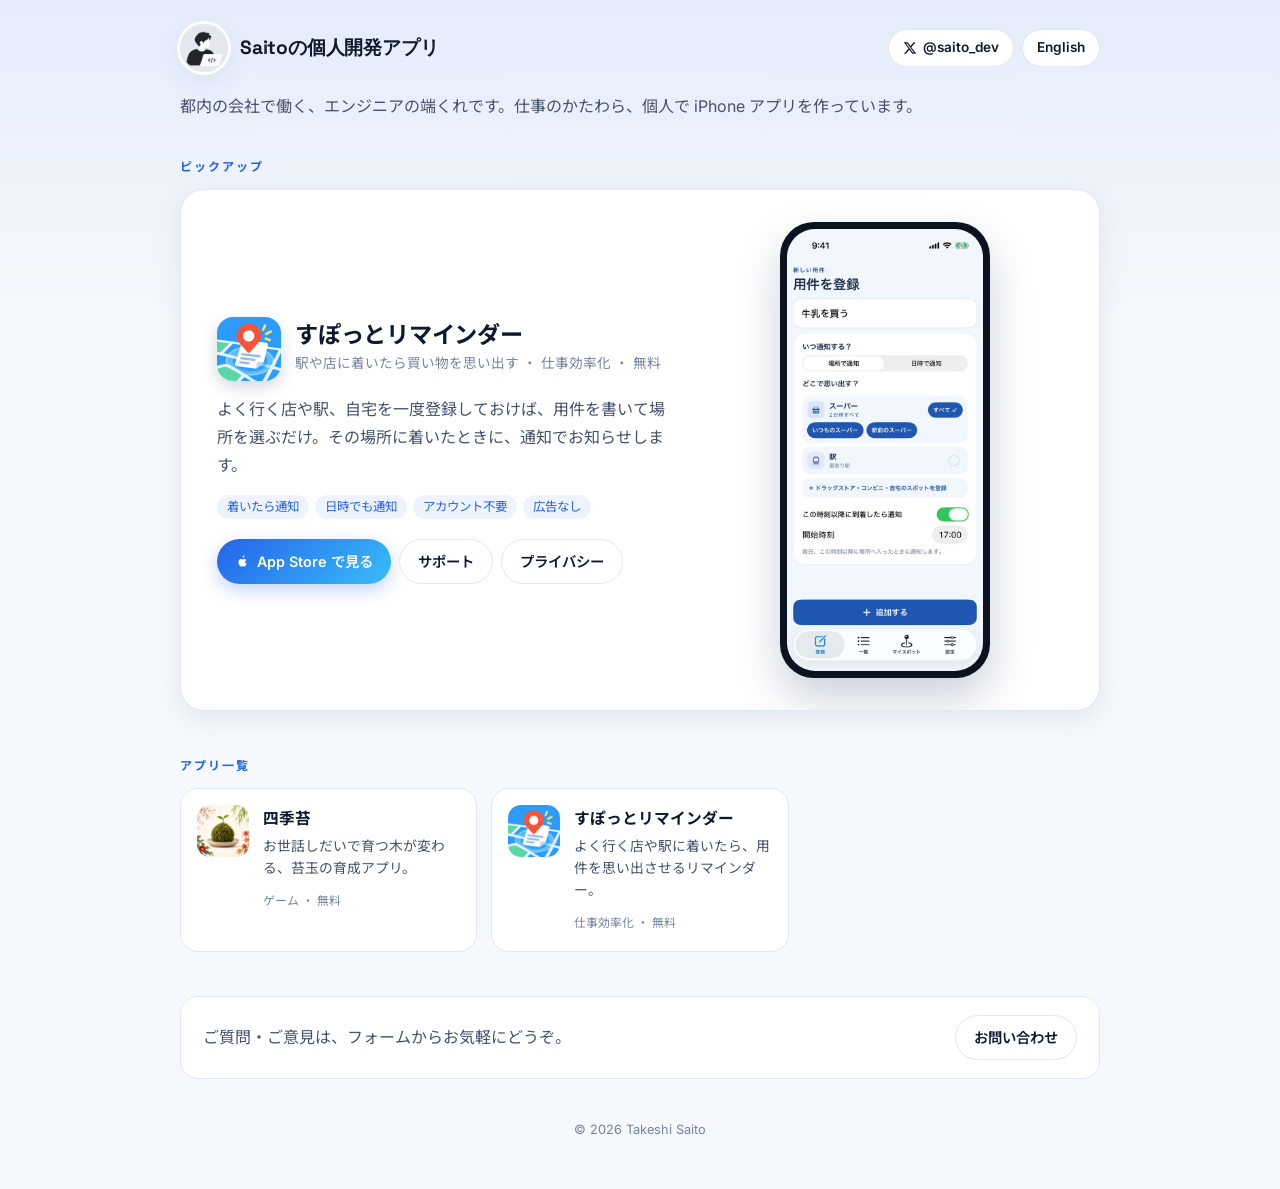
==== index.html @ 16587b16 "開発者のトップページ「Saitoの個人開発アプリ」を公開する Co-Authored-By: Claude Opus 5.5 <noreply@anthropic.com>" ====
<!doctype html>
<html lang="ja">
<head>
<meta charset="utf-8">
<meta name="viewport" content="width=device-width, initial-scale=1">
<title>Saitoの個人開発アプリ</title>
<meta name="description" content="Takeshi Saito が個人で開発している iPhone アプリの一覧です。">
<meta name="theme-color" content="#2563eb">
<link rel="icon" href="images/avatar.png">
<link rel="preconnect" href="https://fonts.googleapis.com">
<link rel="preconnect" href="https://fonts.gstatic.com" crossorigin>
<link href="https://fonts.googleapis.com/css2?family=Inter:wght@400;600&family=Space+Grotesk:wght@600;700&family=Noto+Sans+JP:wght@400;600;700&display=swap" rel="stylesheet">
<link rel="stylesheet" href="style.css">
</head>
<body>
<div class="wrap">
<header class="head">
  <a class="me" href="./"><img src="images/avatar.png" alt=""><span><strong>Saitoの個人開発アプリ</strong></span></a>
  <div class="head-links">
    <a class="pill" href="https://x.com/saito_dev" aria-label="X"><svg viewBox="0 0 24 24" aria-hidden="true"><path d="M18.244 2.25h3.308l-7.227 8.26 8.502 11.24H16.17l-5.214-6.817L4.99 21.75H1.68l7.73-8.835L1.254 2.25H8.08l4.713 6.231zm-1.161 17.52h1.833L7.084 4.126H5.117z"/></svg><span>@saito_dev</span></a>
    <a class="pill" href="en/">English</a>
  </div>
</header>
<p class="lead">都内の会社で働く、エンジニアの端くれです。仕事のかたわら、個人で iPhone アプリを作っています。</p>
<main>
  <p class="label">ピックアップ</p>
  <article class="feature" data-pickup>
    <div class="feature-body">
      <div class="app-head">
        <img src="images/shikigoke.png" alt="">
        <div><h2>四季苔</h2><p class="kind">季節を育てる苔玉 ・ ゲーム ・ 無料</p></div>
      </div>
      <p class="desc">春・夏・秋・冬の種から、水・肥料・ひなたのお世話で、3日間かけて苔玉の木を育てます。お世話しだいで、育つ木が変わります。</p>
      <ul class="tags"><li>1日1分</li><li>枯れない</li><li>四季の庭に集める</li><li>広告なし</li></ul>
      <div class="links"><a class="btn btn-blue" href="https://apps.apple.com/jp/app/id6820094844"><svg viewBox="0 0 24 24" aria-hidden="true"><path d="M16.37 12.6c.02 2.43 2.13 3.24 2.15 3.25-.02.06-.34 1.15-1.11 2.28-.67.98-1.36 1.95-2.45 1.97-1.07.02-1.41-.63-2.64-.63-1.22 0-1.6.61-2.62.65-1.05.04-1.85-1.06-2.52-2.04-1.37-1.99-2.42-5.62-1.01-8.07.7-1.22 1.95-1.99 3.31-2.01 1.03-.02 2.01.7 2.64.7.63 0 1.81-.86 3.05-.73.52.02 1.98.21 2.92 1.59-.08.05-1.74 1.02-1.72 3.04zM14.37 4.65c.56-.68.93-1.62.83-2.56-.8.03-1.77.53-2.35 1.21-.52.6-.97 1.56-.85 2.48.9.07 1.81-.46 2.37-1.13z"/></svg>App Store で見る</a><a class="btn btn-line" href="shikigoke/">サポート</a><a class="btn btn-line" href="shikigoke/privacy/">プライバシー</a></div>
    </div>
    <div class="phone"><img src="images/shikigoke_screen_ja.jpg" alt="四季苔" loading="lazy"></div>
  </article>
  <article class="feature" data-pickup hidden>
    <div class="feature-body">
      <div class="app-head">
        <img src="images/spot-reminder.png" alt="">
        <div><h2>すぽっとリマインダー</h2><p class="kind">駅や店に着いたら買い物を思い出す ・ 仕事効率化 ・ 無料</p></div>
      </div>
      <p class="desc">よく行く店や駅、自宅を一度登録しておけば、用件を書いて場所を選ぶだけ。その場所に着いたときに、通知でお知らせします。</p>
      <ul class="tags"><li>着いたら通知</li><li>日時でも通知</li><li>アカウント不要</li><li>広告なし</li></ul>
      <div class="links"><a class="btn btn-blue" href="https://apps.apple.com/jp/app/id6821204134"><svg viewBox="0 0 24 24" aria-hidden="true"><path d="M16.37 12.6c.02 2.43 2.13 3.24 2.15 3.25-.02.06-.34 1.15-1.11 2.28-.67.98-1.36 1.95-2.45 1.97-1.07.02-1.41-.63-2.64-.63-1.22 0-1.6.61-2.62.65-1.05.04-1.85-1.06-2.52-2.04-1.37-1.99-2.42-5.62-1.01-8.07.7-1.22 1.95-1.99 3.31-2.01 1.03-.02 2.01.7 2.64.7.63 0 1.81-.86 3.05-.73.52.02 1.98.21 2.92 1.59-.08.05-1.74 1.02-1.72 3.04zM14.37 4.65c.56-.68.93-1.62.83-2.56-.8.03-1.77.53-2.35 1.21-.52.6-.97 1.56-.85 2.48.9.07 1.81-.46 2.37-1.13z"/></svg>App Store で見る</a><a class="btn btn-line" href="spot-reminder/">サポート</a><a class="btn btn-line" href="spot-reminder/privacy/">プライバシー</a></div>
    </div>
    <div class="phone"><img src="images/spot-reminder_screen_ja.jpg" alt="すぽっとリマインダー" loading="lazy"></div>
  </article>
  <p class="label">アプリ一覧</p>
  <div class="grid">
    <a class="mini" href="https://apps.apple.com/jp/app/id6820094844"><img class="ic" src="images/shikigoke.png" alt="">
      <div><h3>四季苔<span class="new" data-until="2026-11-12">NEW</span></h3>
      <p>お世話しだいで育つ木が変わる、苔玉の育成アプリ。</p><span class="meta">ゲーム ・ 無料</span></div></a>
    <a class="mini" href="https://apps.apple.com/jp/app/id6821204134"><img class="ic" src="images/spot-reminder.png" alt="">
      <div><h3>すぽっとリマインダー<span class="new" data-until="2026-11-12">NEW</span></h3>
      <p>よく行く店や駅に着いたら、用件を思い出させるリマインダー。</p><span class="meta">仕事効率化 ・ 無料</span></div></a>
  </div>
  <div class="contact"><p>ご質問・ご意見は、フォームからお気軽にどうぞ。</p><a class="btn btn-line" href="https://docs.google.com/forms/d/e/1FAIpQLSfMMRAh4BeQ_ZcTgsZDuV5MzYL22TjPRAj4yL7NFHdgxtLDCQ/viewform">お問い合わせ</a></div>
</main>
<footer>© 2026 Takeshi Saito</footer>
</div>
<script>
(function () {
  var cards = document.querySelectorAll('[data-pickup]');
  if (cards.length >= 2) {
  var pick = Math.floor(Math.random() * cards.length);
  cards.forEach(function (c, i) { c.hidden = i !== pick; });
  }
})();
(function () {
  var today = new Date().toISOString().slice(0, 10);
  document.querySelectorAll('[data-until]').forEach(function (n) { if (today >= n.dataset.until) n.remove(); });
})();
</script>
</body>
</html>
---- style.css ----
:root { --bg: #f5f8fc; --card: #ffffff; --ink: #0f1a2e; --ink2: #44526b; --muted: #7584a0; --line: #e1e8f2;
  --blue: #2563eb; --sky: #38bdf8; --shadow: 0 8px 28px rgba(20, 45, 90, .08); }
@media (prefers-color-scheme: dark) {
  :root { --bg: #0a1120; --card: #111a2e; --ink: #e8eef9; --ink2: #b6c3da; --muted: #8796b2; --line: #1f2c47; --shadow: 0 8px 28px rgba(0,0,0,.35); } }
* { box-sizing: border-box; }
html { -webkit-text-size-adjust: 100%; }
body { margin: 0; min-height: 100vh; color: var(--ink); line-height: 1.75; -webkit-font-smoothing: antialiased;
  background: linear-gradient(180deg, rgba(37,99,235,.08), transparent 320px), var(--bg);
  font-family: "Inter", "Noto Sans JP", -apple-system, BlinkMacSystemFont, "Hiragino Sans", sans-serif; }
a { color: inherit; text-decoration: none; }
.wrap { max-width: 960px; margin: 0 auto; padding: 24px 20px 48px; }
.head { display: flex; align-items: center; justify-content: space-between; gap: 12px; flex-wrap: wrap; }
.me { display: flex; align-items: center; gap: 12px; }
.me img { width: 48px; height: 48px; border-radius: 50%; box-shadow: 0 0 0 3px var(--card), var(--shadow); }
.me strong { display: block; font-family: "Space Grotesk", "Inter", sans-serif; font-size: 1.2rem; letter-spacing: -.01em; line-height: 1.2; }
.me small { color: var(--muted); font-size: .82rem; }
.head-links { display: flex; gap: 8px; }
.pill { display: inline-flex; align-items: center; gap: 6px; font-size: .85rem; font-weight: 600; background: var(--card); border: 1px solid var(--line); border-radius: 999px; padding: 6px 14px; }
.pill svg { width: 14px; height: 14px; fill: currentColor; }
.lead { color: var(--ink2); margin: 20px 0 36px; }
.label { font-size: .75rem; letter-spacing: .16em; text-transform: uppercase; color: var(--blue); font-weight: 700; margin: 0 0 12px; }
.feature { display: grid; grid-template-columns: 1.3fr 1fr; gap: 28px; align-items: center; background: var(--card); border: 1px solid var(--line);
  border-radius: 24px; padding: 32px 36px; box-shadow: var(--shadow); overflow: hidden; }
.app-head { display: flex; align-items: center; gap: 14px; margin-bottom: 14px; }
.app-head img { width: 64px; height: 64px; border-radius: 16px; box-shadow: 0 6px 16px rgba(20,45,90,.18); }
.feature h2 { font-family: "Space Grotesk", "Inter", "Noto Sans JP", sans-serif; font-size: 1.45rem; margin: 0; line-height: 1.25; letter-spacing: -.01em; }
.kind { color: var(--muted); font-size: .85rem; margin: 2px 0 0; }
.desc { color: var(--ink2); margin: 0 0 16px; }
.tags { display: flex; flex-wrap: wrap; gap: 6px; list-style: none; margin: 0 0 20px; padding: 0; }
.tags li { font-size: .78rem; color: var(--blue); background: rgba(37,99,235,.08); border-radius: 999px; padding: 1px 10px; }
.links { display: flex; flex-wrap: wrap; gap: 8px; }
.btn { display: inline-flex; align-items: center; gap: 7px; font-weight: 600; font-size: .9rem; border-radius: 999px; padding: 9px 18px; transition: transform .15s ease; }
.btn:hover { transform: translateY(-1px); }
.btn svg { width: 15px; height: 15px; fill: currentColor; }
.btn-blue { background: linear-gradient(135deg, var(--blue), var(--sky)); color: #fff; box-shadow: 0 6px 18px rgba(37,99,235,.28); }
.btn-line { border: 1px solid var(--line); background: var(--card); }
.phone { justify-self: center; width: min(210px, 60vw); aspect-ratio: 600 / 1304; border-radius: 34px; padding: 7px; background: #0b1220;
  box-shadow: 0 20px 44px rgba(20,45,90,.22); }
.phone img { display: block; width: 100%; height: 100%; object-fit: cover; border-radius: 28px; }
.grid { display: grid; grid-template-columns: repeat(auto-fill, minmax(260px, 1fr)); gap: 14px; }
main > .label:not(:first-child) { margin-top: 44px; }
.mini { display: flex; gap: 14px; align-items: flex-start; background: var(--card); border: 1px solid var(--line); border-radius: 18px; padding: 16px;
  transition: transform .15s ease, box-shadow .15s ease; }
.mini:hover { transform: translateY(-2px); box-shadow: var(--shadow); }
.mini .ic { width: 52px; height: 52px; border-radius: 13px; flex: none; object-fit: cover; background: linear-gradient(135deg, #93c5fd, #38bdf8); }
.mini h3 { margin: 0; font-size: .98rem; }
.mini p { margin: 2px 0 6px; color: var(--ink2); font-size: .86rem; line-height: 1.6; }
.mini .meta { font-size: .74rem; color: var(--muted); }
.new { font-size: .66rem; color: #fff; background: linear-gradient(135deg, var(--blue), var(--sky)); border-radius: 999px; padding: 1px 7px; margin-left: 6px; vertical-align: 2px; }
.contact { margin-top: 44px; display: flex; flex-wrap: wrap; align-items: center; justify-content: space-between; gap: 12px;
  background: var(--card); border: 1px solid var(--line); border-radius: 18px; padding: 18px 22px; }
.contact p { margin: 0; color: var(--ink2); }
footer { margin-top: 40px; text-align: center; color: var(--muted); font-size: .8rem; }
@media (max-width: 720px) {
  .feature { grid-template-columns: 1fr; padding: 24px 20px; }
  .phone { width: min(160px, 45vw); }
}
.btn-soon { border: 1px dashed var(--line); color: var(--muted); }
.feature.no-shot { grid-template-columns: 1fr; }
[hidden] { display: none !important; }
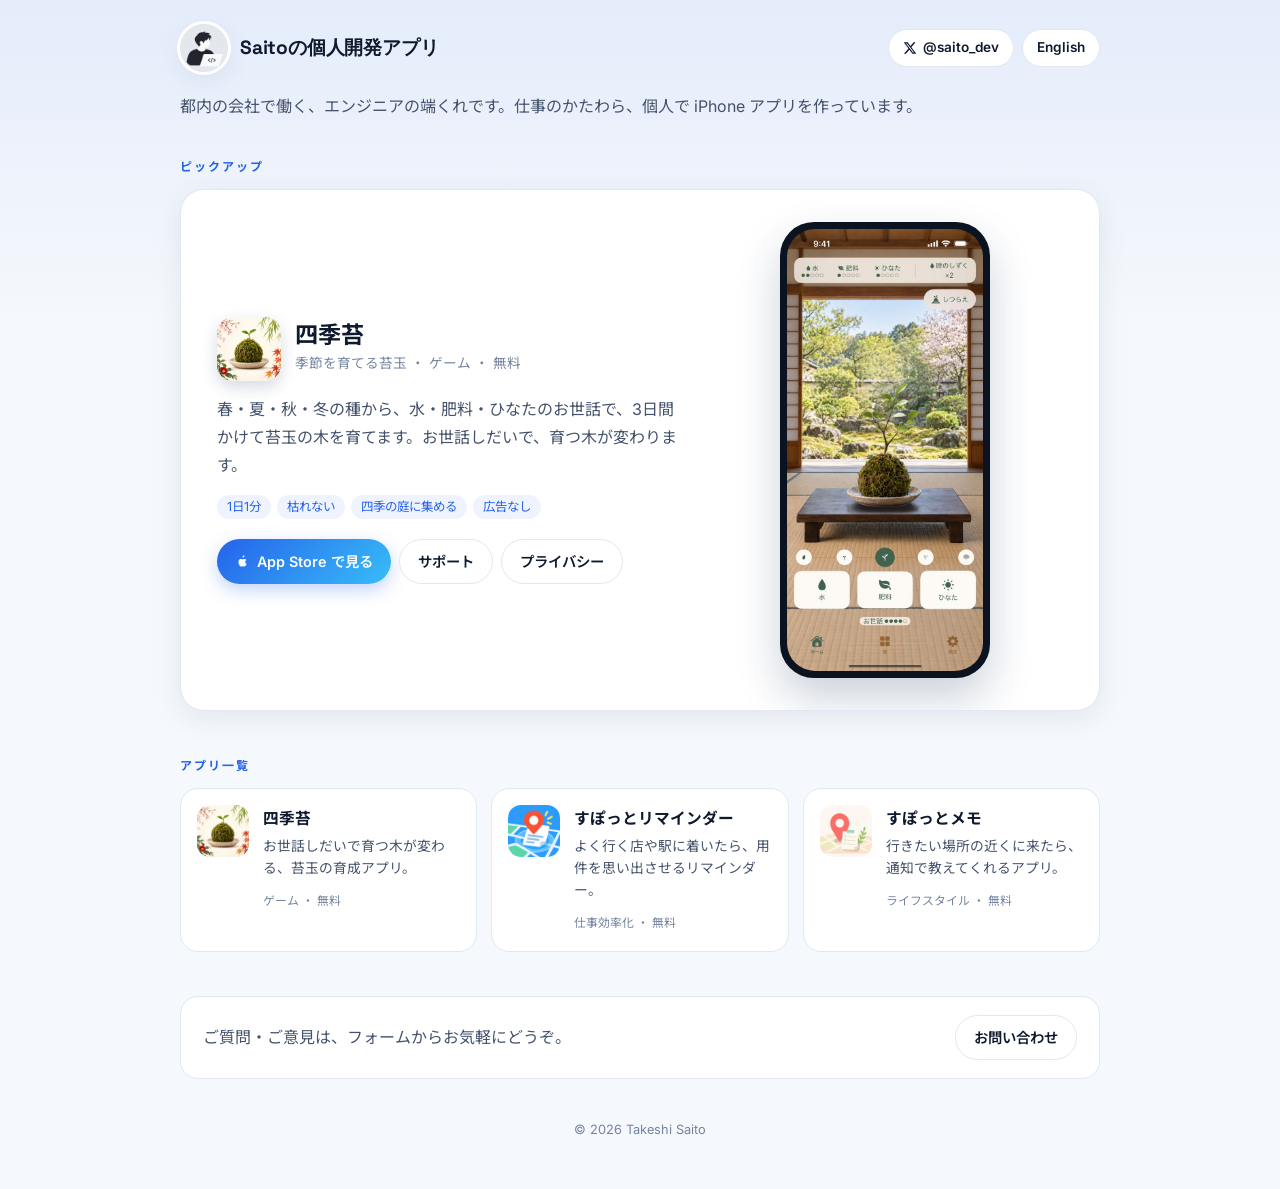
==== commit dd4bd291: "すぽっとメモの公開に合わせて、アプリ一覧に追加する Co-Authored-By: Claude Opus 5.5 <noreply@anthropic.com>" ====
--- a/index.html
+++ b/index.html
@@ -48,6 +48,18 @@
     </div>
     <div class="phone"><img src="images/spot-reminder_screen_ja.jpg" alt="すぽっとリマインダー" loading="lazy"></div>
   </article>
+  <article class="feature" data-pickup hidden>
+    <div class="feature-body">
+      <div class="app-head">
+        <img src="images/spot-memo.png" alt="">
+        <div><h2>すぽっとメモ</h2><p class="kind">行きたい場所の近くで通知 ・ ライフスタイル ・ 無料</p></div>
+      </div>
+      <p class="desc">いつか行きたいお店や場所を登録しておくと、近くに来たときに通知でお知らせします。「近くにいたのに忘れてた」をなくします。</p>
+      <ul class="tags"><li>近くに来たら通知</li><li>地図から登録</li><li>アカウント不要</li><li>広告なし</li></ul>
+      <div class="links"><a class="btn btn-blue" href="https://apps.apple.com/jp/app/id6823166585"><svg viewBox="0 0 24 24" aria-hidden="true"><path d="M16.37 12.6c.02 2.43 2.13 3.24 2.15 3.25-.02.06-.34 1.15-1.11 2.28-.67.98-1.36 1.95-2.45 1.97-1.07.02-1.41-.63-2.64-.63-1.22 0-1.6.61-2.62.65-1.05.04-1.85-1.06-2.52-2.04-1.37-1.99-2.42-5.62-1.01-8.07.7-1.22 1.95-1.99 3.31-2.01 1.03-.02 2.01.7 2.64.7.63 0 1.81-.86 3.05-.73.52.02 1.98.21 2.92 1.59-.08.05-1.74 1.02-1.72 3.04zM14.37 4.65c.56-.68.93-1.62.83-2.56-.8.03-1.77.53-2.35 1.21-.52.6-.97 1.56-.85 2.48.9.07 1.81-.46 2.37-1.13z"/></svg>App Store で見る</a><a class="btn btn-line" href="spot-memo/">サポート</a><a class="btn btn-line" href="spot-memo/privacy/">プライバシー</a></div>
+    </div>
+    <div class="phone"><img src="images/spot-memo_screen_ja.jpg" alt="すぽっとメモ" loading="lazy"></div>
+  </article>
   <p class="label">アプリ一覧</p>
   <div class="grid">
     <a class="mini" href="https://apps.apple.com/jp/app/id6820094844"><img class="ic" src="images/shikigoke.png" alt="">
@@ -56,6 +68,9 @@
     <a class="mini" href="https://apps.apple.com/jp/app/id6821204134"><img class="ic" src="images/spot-reminder.png" alt="">
       <div><h3>すぽっとリマインダー<span class="new" data-until="2026-11-12">NEW</span></h3>
       <p>よく行く店や駅に着いたら、用件を思い出させるリマインダー。</p><span class="meta">仕事効率化 ・ 無料</span></div></a>
+    <a class="mini" href="https://apps.apple.com/jp/app/id6823166585"><img class="ic" src="images/spot-memo.png" alt="">
+      <div><h3>すぽっとメモ<span class="new" data-until="2026-11-18">NEW</span></h3>
+      <p>行きたい場所の近くに来たら、通知で教えてくれるアプリ。</p><span class="meta">ライフスタイル ・ 無料</span></div></a>
   </div>
   <div class="contact"><p>ご質問・ご意見は、フォームからお気軽にどうぞ。</p><a class="btn btn-line" href="https://docs.google.com/forms/d/e/1FAIpQLSfMMRAh4BeQ_ZcTgsZDuV5MzYL22TjPRAj4yL7NFHdgxtLDCQ/viewform">お問い合わせ</a></div>
 </main>
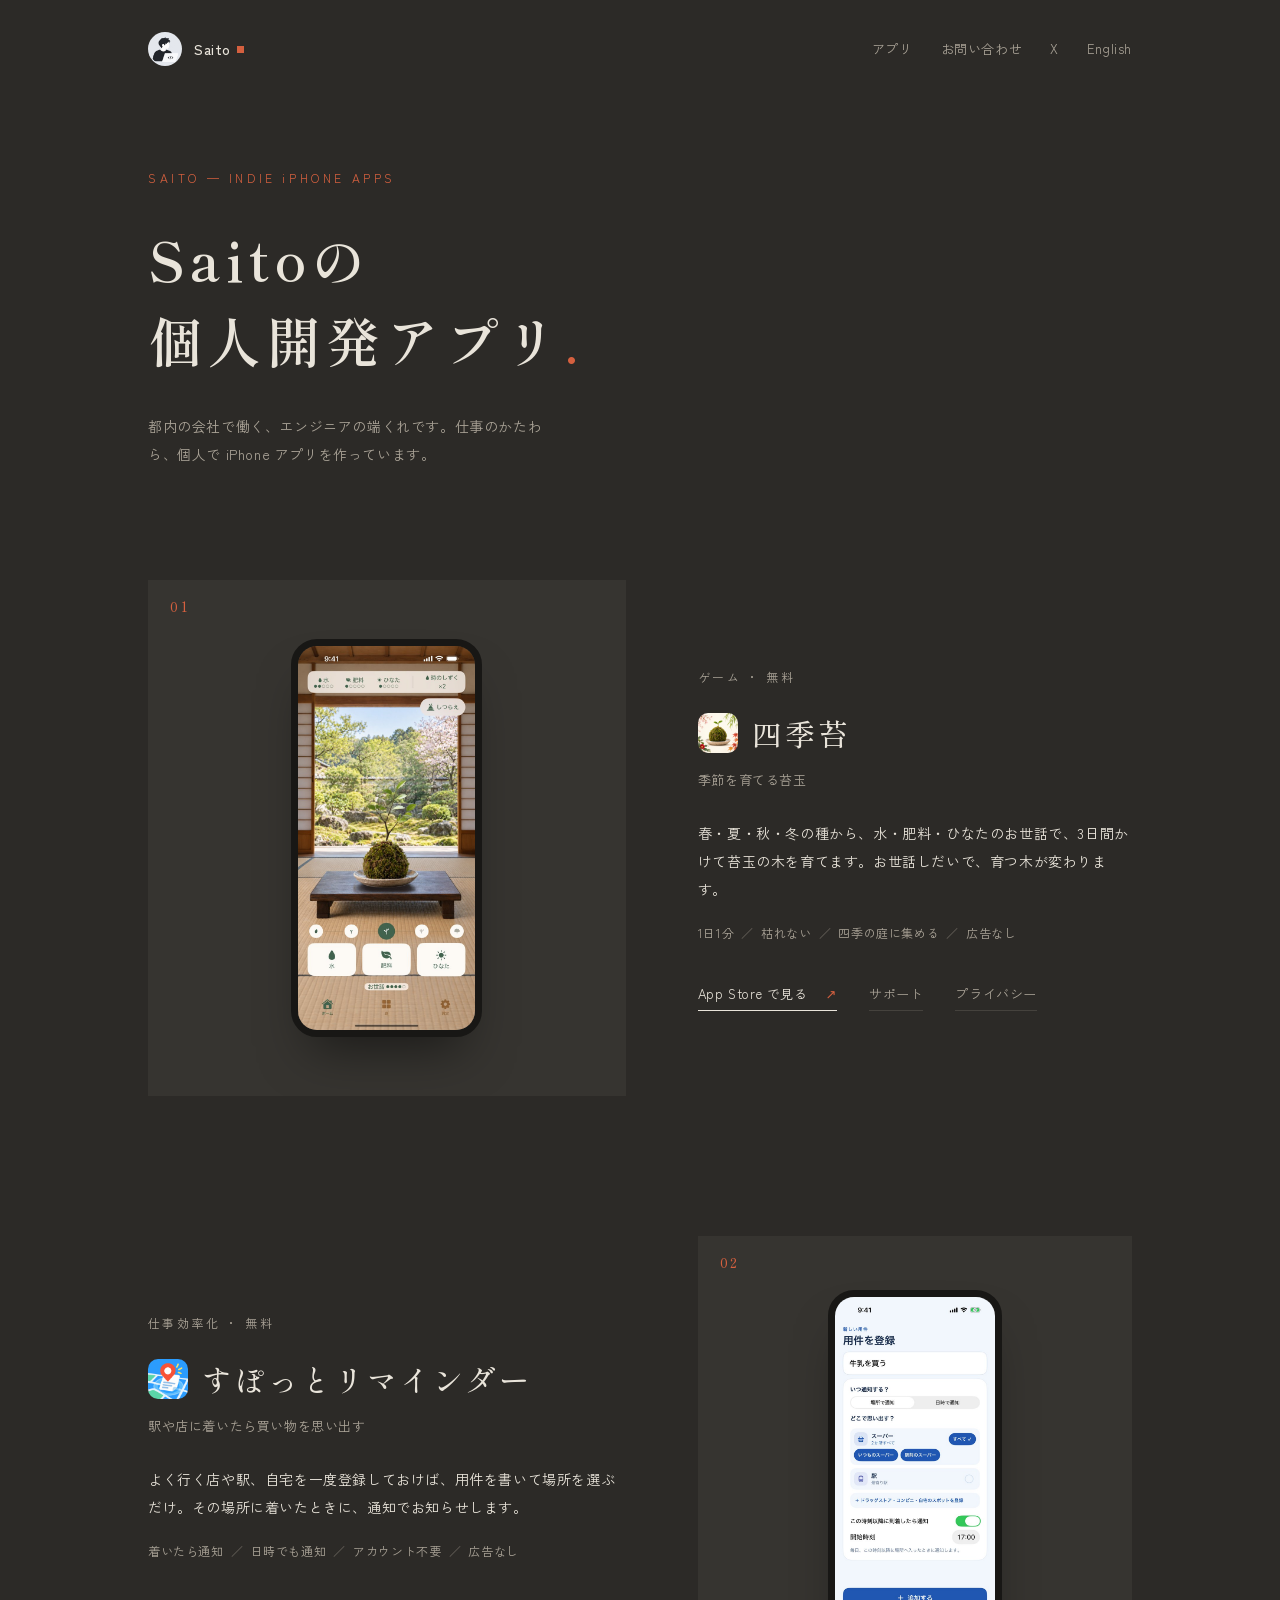
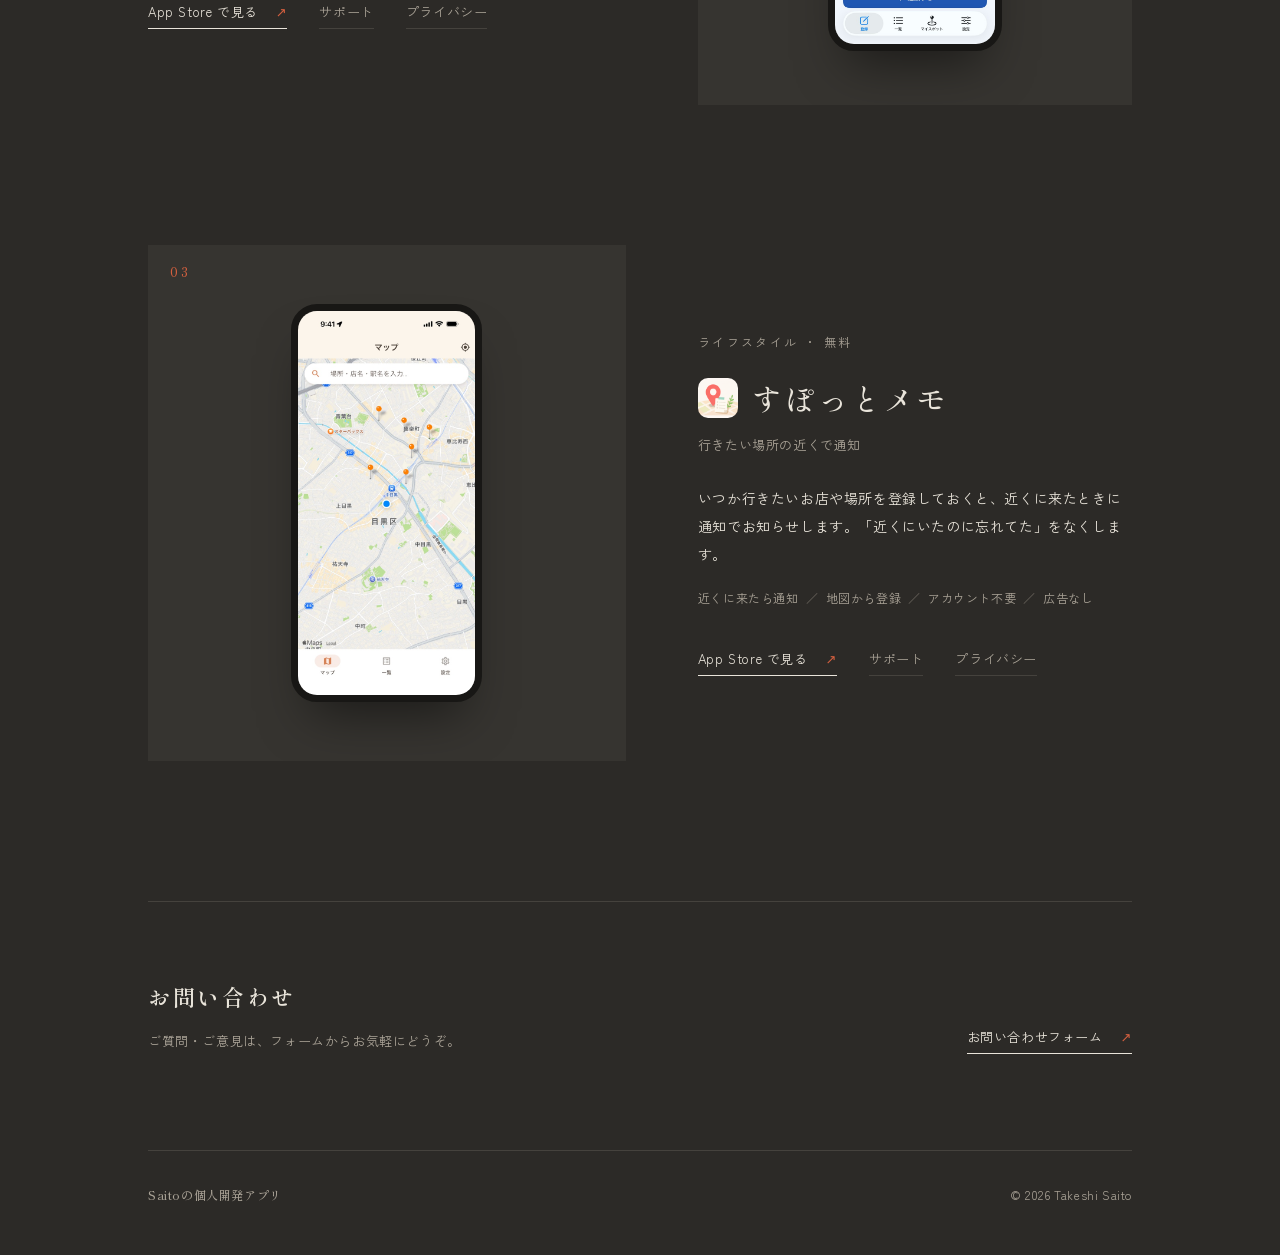
==== commit 0dfdc8d1: "トップページのデザインを変える：消炭色の地に朱の差し色、アプリを左右交互に並べる Co-Authored-By: Claude Opus 5.5 <noreply@anthropic.com>" ====
--- a/index.html
+++ b/index.html
@@ -5,88 +5,129 @@
 <meta name="viewport" content="width=device-width, initial-scale=1">
 <title>Saitoの個人開発アプリ</title>
 <meta name="description" content="Takeshi Saito が個人で開発している iPhone アプリの一覧です。">
-<meta name="theme-color" content="#2563eb">
+<meta name="theme-color" content="#2c2a27">
 <link rel="icon" href="images/avatar.png">
 <link rel="preconnect" href="https://fonts.googleapis.com">
 <link rel="preconnect" href="https://fonts.gstatic.com" crossorigin>
-<link href="https://fonts.googleapis.com/css2?family=Inter:wght@400;600&family=Space+Grotesk:wght@600;700&family=Noto+Sans+JP:wght@400;600;700&display=swap" rel="stylesheet">
+<link href="https://fonts.googleapis.com/css2?family=Shippori+Mincho:wght@500;600&family=Zen+Kaku+Gothic+New:wght@400;500&display=swap" rel="stylesheet">
 <link rel="stylesheet" href="style.css">
+<script>document.documentElement.classList.add('js')</script>
 </head>
 <body>
 <div class="wrap">
-<header class="head">
-  <a class="me" href="./"><img src="images/avatar.png" alt=""><span><strong>Saitoの個人開発アプリ</strong></span></a>
-  <div class="head-links">
-    <a class="pill" href="https://x.com/saito_dev" aria-label="X"><svg viewBox="0 0 24 24" aria-hidden="true"><path d="M18.244 2.25h3.308l-7.227 8.26 8.502 11.24H16.17l-5.214-6.817L4.99 21.75H1.68l7.73-8.835L1.254 2.25H8.08l4.713 6.231zm-1.161 17.52h1.833L7.084 4.126H5.117z"/></svg><span>@saito_dev</span></a>
-    <a class="pill" href="en/">English</a>
-  </div>
-</header>
-<p class="lead">都内の会社で働く、エンジニアの端くれです。仕事のかたわら、個人で iPhone アプリを作っています。</p>
-<main>
-  <p class="label">ピックアップ</p>
-  <article class="feature" data-pickup>
-    <div class="feature-body">
-      <div class="app-head">
-        <img src="images/shikigoke.png" alt="">
-        <div><h2>四季苔</h2><p class="kind">季節を育てる苔玉 ・ ゲーム ・ 無料</p></div>
+  <header>
+    <a class="me" href="./"><img src="images/avatar.png" alt=""><span>Saito</span></a>
+    <nav>
+      <a href="#apps">アプリ</a>
+      <a href="#contact" class="hide-sp">お問い合わせ</a>
+      <a href="https://x.com/saito_dev">X</a>
+      <a href="en/">English</a>
+    </nav>
+  </header>
+
+  <section class="hero">
+    <p class="eyebrow">SAITO — INDIE iPHONE APPS</p>
+    <h1 class="mincho">Saitoの<br>個人開発アプリ<em>.</em></h1>
+    <p>都内の会社で働く、エンジニアの端くれです。仕事のかたわら、個人で iPhone アプリを作っています。</p>
+  </section>
+
+  <main id="apps">
+    <article class="app reveal">
+      <div class="shot">
+        <span class="num mincho">01</span>
+        <img class="phone" src="images/shikigoke_screen_ja.jpg" alt="四季苔の画面" loading="lazy">
       </div>
-      <p class="desc">春・夏・秋・冬の種から、水・肥料・ひなたのお世話で、3日間かけて苔玉の木を育てます。お世話しだいで、育つ木が変わります。</p>
-      <ul class="tags"><li>1日1分</li><li>枯れない</li><li>四季の庭に集める</li><li>広告なし</li></ul>
-      <div class="links"><a class="btn btn-blue" href="https://apps.apple.com/jp/app/id6820094844"><svg viewBox="0 0 24 24" aria-hidden="true"><path d="M16.37 12.6c.02 2.43 2.13 3.24 2.15 3.25-.02.06-.34 1.15-1.11 2.28-.67.98-1.36 1.95-2.45 1.97-1.07.02-1.41-.63-2.64-.63-1.22 0-1.6.61-2.62.65-1.05.04-1.85-1.06-2.52-2.04-1.37-1.99-2.42-5.62-1.01-8.07.7-1.22 1.95-1.99 3.31-2.01 1.03-.02 2.01.7 2.64.7.63 0 1.81-.86 3.05-.73.52.02 1.98.21 2.92 1.59-.08.05-1.74 1.02-1.72 3.04zM14.37 4.65c.56-.68.93-1.62.83-2.56-.8.03-1.77.53-2.35 1.21-.52.6-.97 1.56-.85 2.48.9.07 1.81-.46 2.37-1.13z"/></svg>App Store で見る</a><a class="btn btn-line" href="shikigoke/">サポート</a><a class="btn btn-line" href="shikigoke/privacy/">プライバシー</a></div>
+      <div class="text">
+        <p class="kind">ゲーム ・ 無料<span class="new" data-until="2026-11-12">NEW</span></p>
+        <h2 class="mincho"><img src="images/shikigoke.png" alt="">四季苔</h2>
+        <p class="sub">季節を育てる苔玉</p>
+        <p class="desc">春・夏・秋・冬の種から、水・肥料・ひなたのお世話で、3日間かけて苔玉の木を育てます。お世話しだいで、育つ木が変わります。</p>
+        <p class="tags"><span>1日1分</span><span>枯れない</span><span>四季の庭に集める</span><span>広告なし</span></p>
+        <div class="links"><a href="https://apps.apple.com/jp/app/id6820094844">App Store で見る<span>↗</span></a><a class="sub" href="shikigoke/">サポート</a><a class="sub" href="shikigoke/privacy/">プライバシー</a></div>
+      </div>
+    </article>
+    <article class="app reveal">
+      <div class="shot">
+        <span class="num mincho">02</span>
+        <img class="phone" src="images/spot-reminder_screen_ja.jpg" alt="すぽっとリマインダーの画面" loading="lazy">
+      </div>
+      <div class="text">
+        <p class="kind">仕事効率化 ・ 無料<span class="new" data-until="2026-11-12">NEW</span></p>
+        <h2 class="mincho"><img src="images/spot-reminder.png" alt="">すぽっとリマインダー</h2>
+        <p class="sub">駅や店に着いたら買い物を思い出す</p>
+        <p class="desc">よく行く店や駅、自宅を一度登録しておけば、用件を書いて場所を選ぶだけ。その場所に着いたときに、通知でお知らせします。</p>
+        <p class="tags"><span>着いたら通知</span><span>日時でも通知</span><span>アカウント不要</span><span>広告なし</span></p>
+        <div class="links"><a href="https://apps.apple.com/jp/app/id6821204134">App Store で見る<span>↗</span></a><a class="sub" href="spot-reminder/">サポート</a><a class="sub" href="spot-reminder/privacy/">プライバシー</a></div>
+      </div>
+    </article>
+    <article class="app reveal">
+      <div class="shot">
+        <span class="num mincho">03</span>
+        <img class="phone" src="images/spot-memo_screen_ja.jpg" alt="すぽっとメモの画面" loading="lazy">
+      </div>
+      <div class="text">
+        <p class="kind">ライフスタイル ・ 無料<span class="new" data-until="2026-11-18">NEW</span></p>
+        <h2 class="mincho"><img src="images/spot-memo.png" alt="">すぽっとメモ</h2>
+        <p class="sub">行きたい場所の近くで通知</p>
+        <p class="desc">いつか行きたいお店や場所を登録しておくと、近くに来たときに通知でお知らせします。「近くにいたのに忘れてた」をなくします。</p>
+        <p class="tags"><span>近くに来たら通知</span><span>地図から登録</span><span>アカウント不要</span><span>広告なし</span></p>
+        <div class="links"><a href="https://apps.apple.com/jp/app/id6823166585">App Store で見る<span>↗</span></a><a class="sub" href="spot-memo/">サポート</a><a class="sub" href="spot-memo/privacy/">プライバシー</a></div>
+      </div>
+    </article>
+  </main>
+
+  <section class="contact reveal" id="contact">
+    <div>
+      <h2 class="mincho">お問い合わせ</h2>
+      <p>ご質問・ご意見は、フォームからお気軽にどうぞ。</p>
     </div>
-    <div class="phone"><img src="images/shikigoke_screen_ja.jpg" alt="四季苔" loading="lazy"></div>
-  </article>
-  <article class="feature" data-pickup hidden>
-    <div class="feature-body">
-      <div class="app-head">
-        <img src="images/spot-reminder.png" alt="">
-        <div><h2>すぽっとリマインダー</h2><p class="kind">駅や店に着いたら買い物を思い出す ・ 仕事効率化 ・ 無料</p></div>
-      </div>
-      <p class="desc">よく行く店や駅、自宅を一度登録しておけば、用件を書いて場所を選ぶだけ。その場所に着いたときに、通知でお知らせします。</p>
-      <ul class="tags"><li>着いたら通知</li><li>日時でも通知</li><li>アカウント不要</li><li>広告なし</li></ul>
-      <div class="links"><a class="btn btn-blue" href="https://apps.apple.com/jp/app/id6821204134"><svg viewBox="0 0 24 24" aria-hidden="true"><path d="M16.37 12.6c.02 2.43 2.13 3.24 2.15 3.25-.02.06-.34 1.15-1.11 2.28-.67.98-1.36 1.95-2.45 1.97-1.07.02-1.41-.63-2.64-.63-1.22 0-1.6.61-2.62.65-1.05.04-1.85-1.06-2.52-2.04-1.37-1.99-2.42-5.62-1.01-8.07.7-1.22 1.95-1.99 3.31-2.01 1.03-.02 2.01.7 2.64.7.63 0 1.81-.86 3.05-.73.52.02 1.98.21 2.92 1.59-.08.05-1.74 1.02-1.72 3.04zM14.37 4.65c.56-.68.93-1.62.83-2.56-.8.03-1.77.53-2.35 1.21-.52.6-.97 1.56-.85 2.48.9.07 1.81-.46 2.37-1.13z"/></svg>App Store で見る</a><a class="btn btn-line" href="spot-reminder/">サポート</a><a class="btn btn-line" href="spot-reminder/privacy/">プライバシー</a></div>
-    </div>
-    <div class="phone"><img src="images/spot-reminder_screen_ja.jpg" alt="すぽっとリマインダー" loading="lazy"></div>
-  </article>
-  <article class="feature" data-pickup hidden>
-    <div class="feature-body">
-      <div class="app-head">
-        <img src="images/spot-memo.png" alt="">
-        <div><h2>すぽっとメモ</h2><p class="kind">行きたい場所の近くで通知 ・ ライフスタイル ・ 無料</p></div>
-      </div>
-      <p class="desc">いつか行きたいお店や場所を登録しておくと、近くに来たときに通知でお知らせします。「近くにいたのに忘れてた」をなくします。</p>
-      <ul class="tags"><li>近くに来たら通知</li><li>地図から登録</li><li>アカウント不要</li><li>広告なし</li></ul>
-      <div class="links"><a class="btn btn-blue" href="https://apps.apple.com/jp/app/id6823166585"><svg viewBox="0 0 24 24" aria-hidden="true"><path d="M16.37 12.6c.02 2.43 2.13 3.24 2.15 3.25-.02.06-.34 1.15-1.11 2.28-.67.98-1.36 1.95-2.45 1.97-1.07.02-1.41-.63-2.64-.63-1.22 0-1.6.61-2.62.65-1.05.04-1.85-1.06-2.52-2.04-1.37-1.99-2.42-5.62-1.01-8.07.7-1.22 1.95-1.99 3.31-2.01 1.03-.02 2.01.7 2.64.7.63 0 1.81-.86 3.05-.73.52.02 1.98.21 2.92 1.59-.08.05-1.74 1.02-1.72 3.04zM14.37 4.65c.56-.68.93-1.62.83-2.56-.8.03-1.77.53-2.35 1.21-.52.6-.97 1.56-.85 2.48.9.07 1.81-.46 2.37-1.13z"/></svg>App Store で見る</a><a class="btn btn-line" href="spot-memo/">サポート</a><a class="btn btn-line" href="spot-memo/privacy/">プライバシー</a></div>
-    </div>
-    <div class="phone"><img src="images/spot-memo_screen_ja.jpg" alt="すぽっとメモ" loading="lazy"></div>
-  </article>
-  <p class="label">アプリ一覧</p>
-  <div class="grid">
-    <a class="mini" href="https://apps.apple.com/jp/app/id6820094844"><img class="ic" src="images/shikigoke.png" alt="">
-      <div><h3>四季苔<span class="new" data-until="2026-11-12">NEW</span></h3>
-      <p>お世話しだいで育つ木が変わる、苔玉の育成アプリ。</p><span class="meta">ゲーム ・ 無料</span></div></a>
-    <a class="mini" href="https://apps.apple.com/jp/app/id6821204134"><img class="ic" src="images/spot-reminder.png" alt="">
-      <div><h3>すぽっとリマインダー<span class="new" data-until="2026-11-12">NEW</span></h3>
-      <p>よく行く店や駅に着いたら、用件を思い出させるリマインダー。</p><span class="meta">仕事効率化 ・ 無料</span></div></a>
-    <a class="mini" href="https://apps.apple.com/jp/app/id6823166585"><img class="ic" src="images/spot-memo.png" alt="">
-      <div><h3>すぽっとメモ<span class="new" data-until="2026-11-18">NEW</span></h3>
-      <p>行きたい場所の近くに来たら、通知で教えてくれるアプリ。</p><span class="meta">ライフスタイル ・ 無料</span></div></a>
-  </div>
-  <div class="contact"><p>ご質問・ご意見は、フォームからお気軽にどうぞ。</p><a class="btn btn-line" href="https://docs.google.com/forms/d/e/1FAIpQLSfMMRAh4BeQ_ZcTgsZDuV5MzYL22TjPRAj4yL7NFHdgxtLDCQ/viewform">お問い合わせ</a></div>
-</main>
-<footer>© 2026 Takeshi Saito</footer>
+    <div class="links"><a href="https://docs.google.com/forms/d/e/1FAIpQLSfMMRAh4BeQ_ZcTgsZDuV5MzYL22TjPRAj4yL7NFHdgxtLDCQ/viewform">お問い合わせフォーム<span>↗</span></a></div>
+  </section>
+
+  <footer>
+    <span class="mincho">Saitoの個人開発アプリ</span>
+    <span>© 2026 Takeshi Saito</span>
+  </footer>
 </div>
 <script>
-(function () {
-  var cards = document.querySelectorAll('[data-pickup]');
-  if (cards.length >= 2) {
-  var pick = Math.floor(Math.random() * cards.length);
-  cards.forEach(function (c, i) { c.hidden = i !== pick; });
+(() => {
+  // NEW の印：期限を過ぎていたら消す
+  const today = new Date().toISOString().slice(0, 10);
+  document.querySelectorAll('[data-until]').forEach(n => { if (today >= n.dataset.until) n.remove(); });
+
+  // 見出しを一文字ずつに分け、墨がにじむように出す
+  const h1 = document.querySelector('.hero h1');
+  let i = 0;
+  [...h1.childNodes].forEach(n => {
+    if (n.nodeType !== 3) return;
+    const frag = document.createDocumentFragment();
+    [...n.textContent].forEach(c => {
+      const sp = document.createElement('span');
+      sp.className = 'ch'; sp.textContent = c; sp.style.setProperty('--i', i++);
+      frag.append(sp);
+    });
+    n.replaceWith(frag);
+  });
+  h1.style.setProperty('--n', i);
+
+  // 各段がスクロールでふわっと出る
+  const els = document.querySelectorAll('.reveal');
+  if ('IntersectionObserver' in window) {
+    const io = new IntersectionObserver(entries => entries.forEach(en => {
+      if (en.isIntersecting) { en.target.classList.add('in'); io.unobserve(en.target); }
+    }), { threshold: .12 });
+    els.forEach(el => io.observe(el));
+  } else {
+    els.forEach(el => el.classList.add('in'));
   }
-})();
-(function () {
-  var today = new Date().toISOString().slice(0, 10);
-  document.querySelectorAll('[data-until]').forEach(function (n) { if (today >= n.dataset.until) n.remove(); });
+
+  // 枠の上をカーソルの光がなでる
+  if (matchMedia('(prefers-reduced-motion: reduce)').matches) return;
+  document.querySelectorAll('.shot').forEach(el => el.addEventListener('pointermove', ev => {
+    const r = el.getBoundingClientRect();
+    el.style.setProperty('--mx', (ev.clientX - r.left) + 'px');
+    el.style.setProperty('--my', (ev.clientY - r.top) + 'px');
+  }));
 })();
 </script>
 </body>
--- a/style.css
+++ b/style.css
@@ -1,60 +1,115 @@
-:root { --bg: #f5f8fc; --card: #ffffff; --ink: #0f1a2e; --ink2: #44526b; --muted: #7584a0; --line: #e1e8f2;
-  --blue: #2563eb; --sky: #38bdf8; --shadow: 0 8px 28px rgba(20, 45, 90, .08); }
-@media (prefers-color-scheme: dark) {
-  :root { --bg: #0a1120; --card: #111a2e; --ink: #e8eef9; --ink2: #b6c3da; --muted: #8796b2; --line: #1f2c47; --shadow: 0 8px 28px rgba(0,0,0,.35); } }
-* { box-sizing: border-box; }
-html { -webkit-text-size-adjust: 100%; }
-body { margin: 0; min-height: 100vh; color: var(--ink); line-height: 1.75; -webkit-font-smoothing: antialiased;
-  background: linear-gradient(180deg, rgba(37,99,235,.08), transparent 320px), var(--bg);
-  font-family: "Inter", "Noto Sans JP", -apple-system, BlinkMacSystemFont, "Hiragino Sans", sans-serif; }
+/* 消炭色の地に、生成りの文字と朱の差し色 */
+:root {
+  --paper: #2c2a27;
+  --panel: #363430;
+  --ink: #e9e4da;
+  --muted: #aaa397;
+  --line: #45423d;
+  --frame: #181715;
+  --shu: #d5603f;
+  color-scheme: dark;
+}
+* { box-sizing: border-box; margin: 0; padding: 0; }
+html { scroll-behavior: smooth; }
+body {
+  background: var(--paper);
+  color: var(--ink);
+  font-family: "Zen Kaku Gothic New", system-ui, sans-serif;
+  font-size: 15px;
+  line-height: 2;
+  letter-spacing: .04em;
+  -webkit-font-smoothing: antialiased;
+  overflow-x: hidden;
+}
 a { color: inherit; text-decoration: none; }
-.wrap { max-width: 960px; margin: 0 auto; padding: 24px 20px 48px; }
-.head { display: flex; align-items: center; justify-content: space-between; gap: 12px; flex-wrap: wrap; }
-.me { display: flex; align-items: center; gap: 12px; }
-.me img { width: 48px; height: 48px; border-radius: 50%; box-shadow: 0 0 0 3px var(--card), var(--shadow); }
-.me strong { display: block; font-family: "Space Grotesk", "Inter", sans-serif; font-size: 1.2rem; letter-spacing: -.01em; line-height: 1.2; }
-.me small { color: var(--muted); font-size: .82rem; }
-.head-links { display: flex; gap: 8px; }
-.pill { display: inline-flex; align-items: center; gap: 6px; font-size: .85rem; font-weight: 600; background: var(--card); border: 1px solid var(--line); border-radius: 999px; padding: 6px 14px; }
-.pill svg { width: 14px; height: 14px; fill: currentColor; }
-.lead { color: var(--ink2); margin: 20px 0 36px; }
-.label { font-size: .75rem; letter-spacing: .16em; text-transform: uppercase; color: var(--blue); font-weight: 700; margin: 0 0 12px; }
-.feature { display: grid; grid-template-columns: 1.3fr 1fr; gap: 28px; align-items: center; background: var(--card); border: 1px solid var(--line);
-  border-radius: 24px; padding: 32px 36px; box-shadow: var(--shadow); overflow: hidden; }
-.app-head { display: flex; align-items: center; gap: 14px; margin-bottom: 14px; }
-.app-head img { width: 64px; height: 64px; border-radius: 16px; box-shadow: 0 6px 16px rgba(20,45,90,.18); }
-.feature h2 { font-family: "Space Grotesk", "Inter", "Noto Sans JP", sans-serif; font-size: 1.45rem; margin: 0; line-height: 1.25; letter-spacing: -.01em; }
-.kind { color: var(--muted); font-size: .85rem; margin: 2px 0 0; }
-.desc { color: var(--ink2); margin: 0 0 16px; }
-.tags { display: flex; flex-wrap: wrap; gap: 6px; list-style: none; margin: 0 0 20px; padding: 0; }
-.tags li { font-size: .78rem; color: var(--blue); background: rgba(37,99,235,.08); border-radius: 999px; padding: 1px 10px; }
-.links { display: flex; flex-wrap: wrap; gap: 8px; }
-.btn { display: inline-flex; align-items: center; gap: 7px; font-weight: 600; font-size: .9rem; border-radius: 999px; padding: 9px 18px; transition: transform .15s ease; }
-.btn:hover { transform: translateY(-1px); }
-.btn svg { width: 15px; height: 15px; fill: currentColor; }
-.btn-blue { background: linear-gradient(135deg, var(--blue), var(--sky)); color: #fff; box-shadow: 0 6px 18px rgba(37,99,235,.28); }
-.btn-line { border: 1px solid var(--line); background: var(--card); }
-.phone { justify-self: center; width: min(210px, 60vw); aspect-ratio: 600 / 1304; border-radius: 34px; padding: 7px; background: #0b1220;
-  box-shadow: 0 20px 44px rgba(20,45,90,.22); }
-.phone img { display: block; width: 100%; height: 100%; object-fit: cover; border-radius: 28px; }
-.grid { display: grid; grid-template-columns: repeat(auto-fill, minmax(260px, 1fr)); gap: 14px; }
-main > .label:not(:first-child) { margin-top: 44px; }
-.mini { display: flex; gap: 14px; align-items: flex-start; background: var(--card); border: 1px solid var(--line); border-radius: 18px; padding: 16px;
-  transition: transform .15s ease, box-shadow .15s ease; }
-.mini:hover { transform: translateY(-2px); box-shadow: var(--shadow); }
-.mini .ic { width: 52px; height: 52px; border-radius: 13px; flex: none; object-fit: cover; background: linear-gradient(135deg, #93c5fd, #38bdf8); }
-.mini h3 { margin: 0; font-size: .98rem; }
-.mini p { margin: 2px 0 6px; color: var(--ink2); font-size: .86rem; line-height: 1.6; }
-.mini .meta { font-size: .74rem; color: var(--muted); }
-.new { font-size: .66rem; color: #fff; background: linear-gradient(135deg, var(--blue), var(--sky)); border-radius: 999px; padding: 1px 7px; margin-left: 6px; vertical-align: 2px; }
-.contact { margin-top: 44px; display: flex; flex-wrap: wrap; align-items: center; justify-content: space-between; gap: 12px;
-  background: var(--card); border: 1px solid var(--line); border-radius: 18px; padding: 18px 22px; }
-.contact p { margin: 0; color: var(--ink2); }
-footer { margin-top: 40px; text-align: center; color: var(--muted); font-size: .8rem; }
-@media (max-width: 720px) {
-  .feature { grid-template-columns: 1fr; padding: 24px 20px; }
-  .phone { width: min(160px, 45vw); }
+.mincho { font-family: "Shippori Mincho", serif; font-weight: 500; }
+.wrap { max-width: 1040px; margin: 0 auto; padding: 0 28px; }
+
+header { display: flex; align-items: center; justify-content: space-between; padding: 32px 0; }
+.me { display: flex; align-items: center; gap: 12px; font-size: 14px; font-weight: 500; }
+.me img { width: 34px; height: 34px; border-radius: 50%; }
+.me span::after { content: ""; display: inline-block; width: 7px; height: 7px; background: var(--shu); margin-left: 6px; vertical-align: 2px; }
+nav { display: flex; gap: 28px; font-size: 13px; color: var(--muted); }
+nav a:hover { color: var(--ink); }
+
+.hero { padding: 36px 0 112px; }
+.hero .eyebrow { font-size: 12px; letter-spacing: .3em; color: var(--shu); margin-bottom: 28px; }
+.hero h1 { font-size: clamp(32px, 5.4vw, 54px); line-height: 1.5; letter-spacing: .1em; font-weight: 600; }
+.hero h1 em { font-style: normal; color: var(--shu); }
+.hero p { margin-top: 32px; color: var(--muted); font-size: 14px; max-width: 30em; }
+
+/* アプリ：画面の枠と説明を左右交互に並べる */
+.app { display: grid; grid-template-columns: 1.1fr 1fr; gap: 72px; align-items: center; padding-bottom: 140px; }
+.app:nth-of-type(even) .shot { order: 2; }
+.shot { aspect-ratio: 5 / 5.4; display: grid; place-items: center; position: relative; background: var(--panel); overflow: hidden; }
+.shot > * { position: relative; z-index: 1; }
+.shot .phone {
+  width: 40%; border-radius: 26px; border: 7px solid var(--frame);
+  box-shadow: 0 30px 50px -20px rgba(0, 0, 0, .5);
+  transition: transform .8s cubic-bezier(.2, .7, .2, 1);
 }
-.btn-soon { border: 1px dashed var(--line); color: var(--muted); }
-.feature.no-shot { grid-template-columns: 1fr; }
-[hidden] { display: none !important; }
+.shot .big-icon { width: 34%; border-radius: 22%; box-shadow: 0 24px 40px -18px rgba(0, 0, 0, .5); }
+.app:hover .shot .phone { transform: translateY(-6px); }
+.shot .num { position: absolute; left: 22px; top: 14px; font-size: 13px; color: var(--shu); letter-spacing: .2em; }
+.text .kind { font-size: 12px; color: var(--muted); letter-spacing: .2em; display: flex; align-items: center; gap: 12px; }
+.text .new { font-size: 10px; color: #fff; background: var(--shu); letter-spacing: .15em; padding: 0 7px; line-height: 1.8; }
+.text h2 { display: flex; align-items: center; gap: 14px; font-size: 30px; margin: 14px 0 4px; letter-spacing: .1em; }
+.text h2 img { width: 40px; height: 40px; border-radius: 10px; }
+.text .sub { font-size: 13px; color: var(--muted); }
+.text .desc { margin-top: 26px; font-size: 14px; }
+.text .tags { margin-top: 18px; font-size: 12px; color: var(--muted); }
+.text .tags span + span::before { content: "／"; margin: 0 .6em; opacity: .6; }
+
+/* リンク：下線だけ。カーソルを乗せると朱の下線が左から引かれる */
+.links { margin-top: 36px; display: flex; flex-wrap: wrap; gap: 10px 32px; font-size: 13px; }
+.links a, .links .soon { padding-bottom: 4px; display: inline-flex; gap: 18px; }
+.links a {
+  --lc: var(--ink);
+  background: linear-gradient(var(--shu), var(--shu)) left bottom / 0 1px no-repeat,
+              linear-gradient(var(--lc), var(--lc)) left bottom / 100% 1px no-repeat;
+  transition: background-size .45s cubic-bezier(.2, .7, .2, 1), color .3s;
+}
+.links a.sub { --lc: var(--line); color: var(--muted); }
+.links a span { color: var(--shu); }
+.links a:hover { color: var(--shu); background-size: 100% 1px, 100% 1px; }
+.links .soon { color: var(--muted); border-bottom: 1px dashed var(--line); }
+
+.contact { border-top: 1px solid var(--line); padding: 72px 0 96px; display: flex; justify-content: space-between; align-items: flex-end; gap: 24px; flex-wrap: wrap; }
+.contact h2 { font-weight: 600; font-size: 22px; letter-spacing: .12em; margin-bottom: 10px; }
+.contact p { font-size: 13px; color: var(--muted); }
+.contact .links { margin-top: 0; }
+
+footer { border-top: 1px solid var(--line); padding: 32px 0 48px; display: flex; justify-content: space-between; gap: 16px; flex-wrap: wrap; font-size: 12px; color: var(--muted); }
+
+/* ── アニメーション（JavaScriptが動くときだけ） ── */
+/* 各段がスクロールでふわっと出る */
+.js .reveal { opacity: 0; transform: translateY(24px); transition: opacity 1s ease, transform 1s cubic-bezier(.2, .7, .2, 1); }
+.js .reveal.in { opacity: 1; transform: none; }
+/* 見出し：墨がにじむように一文字ずつ */
+.hero h1 .ch { display: inline-block; white-space: pre; opacity: 0; filter: blur(10px); transform: translateY(6px);
+  animation: ink 1.1s cubic-bezier(.2, .7, .2, 1) forwards; animation-delay: calc(var(--i) * 70ms + 150ms); }
+@keyframes ink { to { opacity: 1; filter: blur(0); transform: none; } }
+/* 朱の点：はんこを押すように */
+.js .hero h1 em { display: inline-block; opacity: 0; transform: scale(2.4);
+  animation: stamp .45s cubic-bezier(.3, 1.6, .5, 1) forwards; animation-delay: calc(var(--n, 12) * 70ms + 650ms); }
+@keyframes stamp { to { opacity: 1; transform: scale(1); } }
+/* 枠の上をカーソルの光がなでる */
+.shot::after { content: ""; position: absolute; inset: 0; z-index: 0; pointer-events: none; opacity: 0; transition: opacity .4s;
+  background: radial-gradient(320px circle at var(--mx, 50%) var(--my, 50%), rgba(233, 228, 218, .07), transparent 70%); }
+.shot:hover::after { opacity: 1; }
+
+@media (prefers-reduced-motion: reduce) {
+  .js .reveal, .hero h1 .ch, .js .hero h1 em { opacity: 1; transform: none; filter: none; transition: none; animation: none; }
+  .shot .phone { transition: none; }
+}
+
+@media (max-width: 760px) {
+  .wrap { padding: 0 20px; }
+  nav { gap: 18px; }
+  nav .hide-sp { display: none; }
+  .hero { padding: 20px 0 72px; }
+  .app { grid-template-columns: 1fr; gap: 32px; padding-bottom: 96px; }
+  .app:nth-of-type(even) .shot { order: 0; }
+  .shot .phone { width: 48%; }
+  .text h2 { font-size: 26px; }
+}
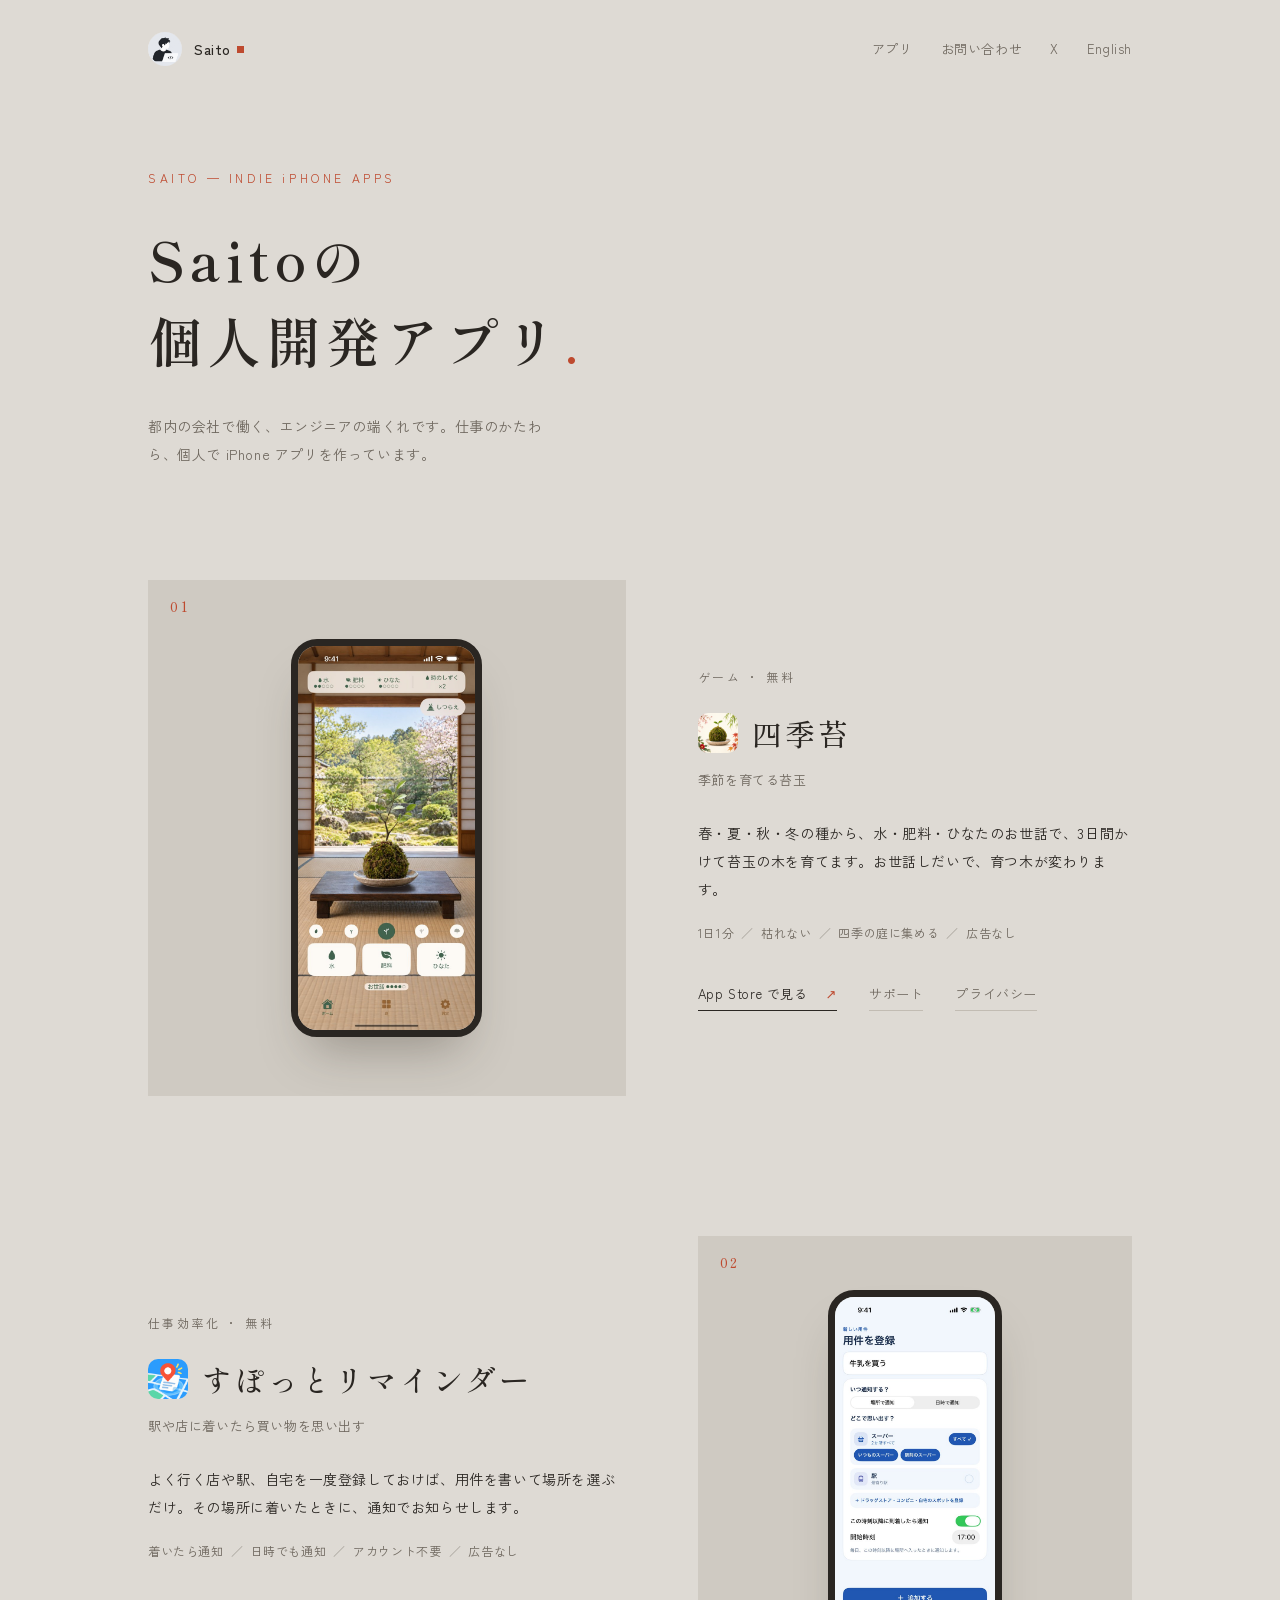
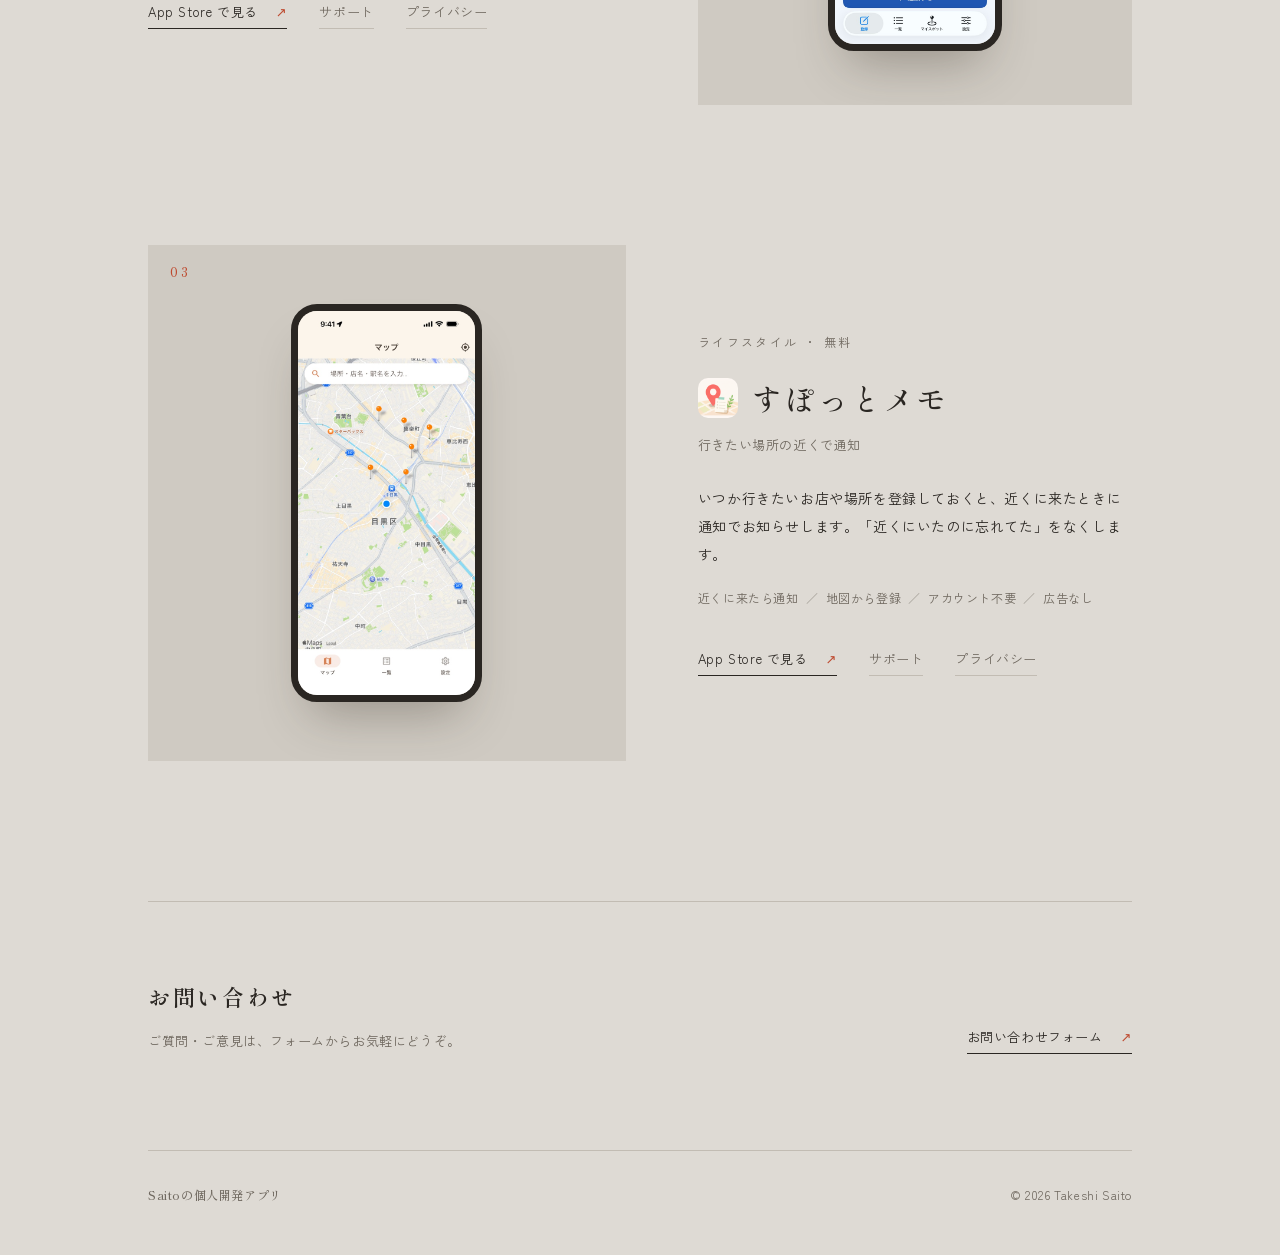
==== commit 4582bd98: "トップページの地の色を消炭色からグレージュに変える Co-Authored-By: Claude Opus 5.5 <noreply@anthropic.com>" ====
--- a/index.html
+++ b/index.html
@@ -5,7 +5,7 @@
 <meta name="viewport" content="width=device-width, initial-scale=1">
 <title>Saitoの個人開発アプリ</title>
 <meta name="description" content="Takeshi Saito が個人で開発している iPhone アプリの一覧です。">
-<meta name="theme-color" content="#2c2a27">
+<meta name="theme-color" content="#dedad4">
 <link rel="icon" href="images/avatar.png">
 <link rel="preconnect" href="https://fonts.googleapis.com">
 <link rel="preconnect" href="https://fonts.gstatic.com" crossorigin>
--- a/style.css
+++ b/style.css
@@ -1,13 +1,14 @@
-/* 消炭色の地に、生成りの文字と朱の差し色 */
+/* グレージュの地に、墨の文字と朱の差し色 */
 :root {
-  --paper: #2c2a27;
-  --panel: #363430;
-  --ink: #e9e4da;
-  --muted: #aaa397;
-  --line: #45423d;
-  --frame: #181715;
-  --shu: #d5603f;
-  color-scheme: dark;
+  --paper: #dedad4;
+  --panel: #cfcac2;
+  --ink: #2a2622;
+  --muted: #6e675e;
+  --line: #c2bcb3;
+  --frame: #2a2622;
+  --shu: #be4a2f;
+  --shadow: rgba(50, 40, 30, .35);
+  color-scheme: light;
 }
 * { box-sizing: border-box; margin: 0; padding: 0; }
 html { scroll-behavior: smooth; }
@@ -45,10 +46,10 @@
 .shot > * { position: relative; z-index: 1; }
 .shot .phone {
   width: 40%; border-radius: 26px; border: 7px solid var(--frame);
-  box-shadow: 0 30px 50px -20px rgba(0, 0, 0, .5);
+  box-shadow: 0 30px 50px -20px var(--shadow);
   transition: transform .8s cubic-bezier(.2, .7, .2, 1);
 }
-.shot .big-icon { width: 34%; border-radius: 22%; box-shadow: 0 24px 40px -18px rgba(0, 0, 0, .5); }
+.shot .big-icon { width: 34%; border-radius: 22%; box-shadow: 0 24px 40px -18px var(--shadow); }
 .app:hover .shot .phone { transform: translateY(-6px); }
 .shot .num { position: absolute; left: 22px; top: 14px; font-size: 13px; color: var(--shu); letter-spacing: .2em; }
 .text .kind { font-size: 12px; color: var(--muted); letter-spacing: .2em; display: flex; align-items: center; gap: 12px; }
@@ -95,7 +96,7 @@
 @keyframes stamp { to { opacity: 1; transform: scale(1); } }
 /* 枠の上をカーソルの光がなでる */
 .shot::after { content: ""; position: absolute; inset: 0; z-index: 0; pointer-events: none; opacity: 0; transition: opacity .4s;
-  background: radial-gradient(320px circle at var(--mx, 50%) var(--my, 50%), rgba(233, 228, 218, .07), transparent 70%); }
+  background: radial-gradient(320px circle at var(--mx, 50%) var(--my, 50%), rgba(255, 255, 255, .28), transparent 70%); }
 .shot:hover::after { opacity: 1; }
 
 @media (prefers-reduced-motion: reduce) {
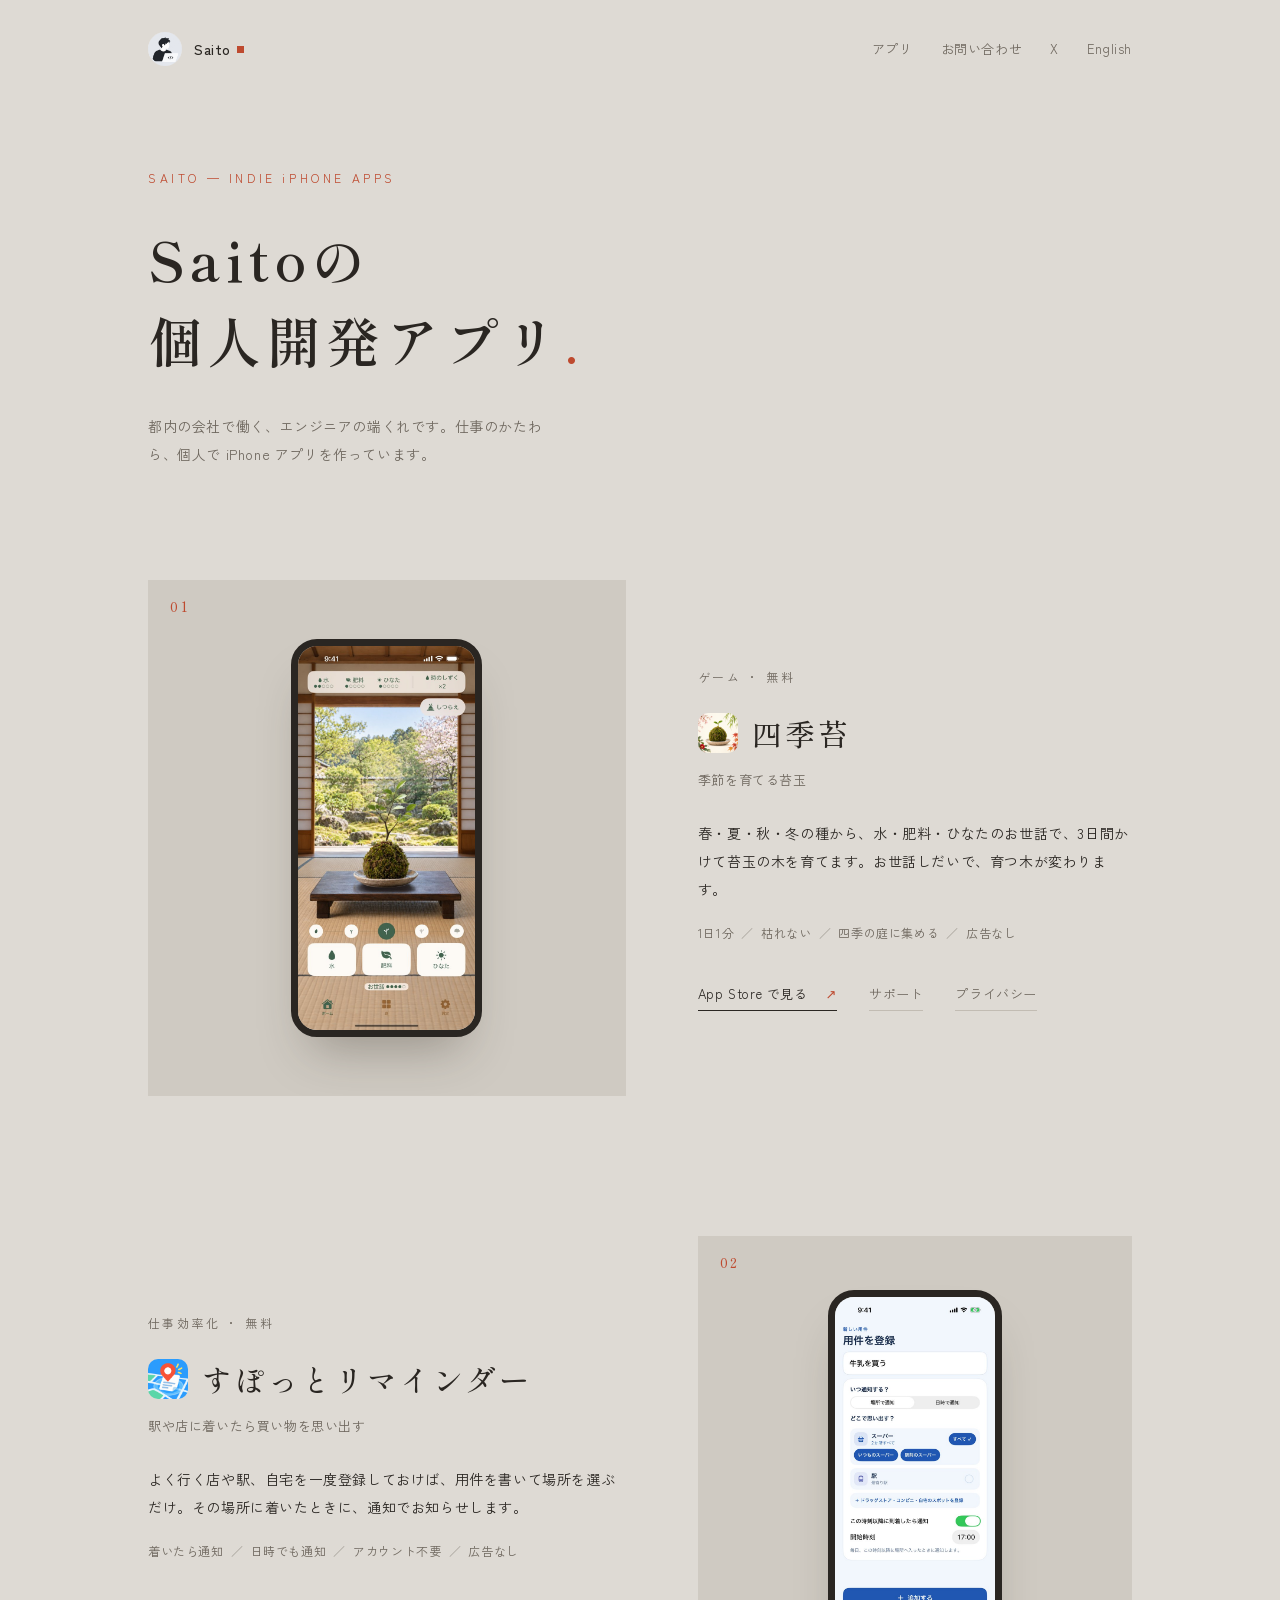
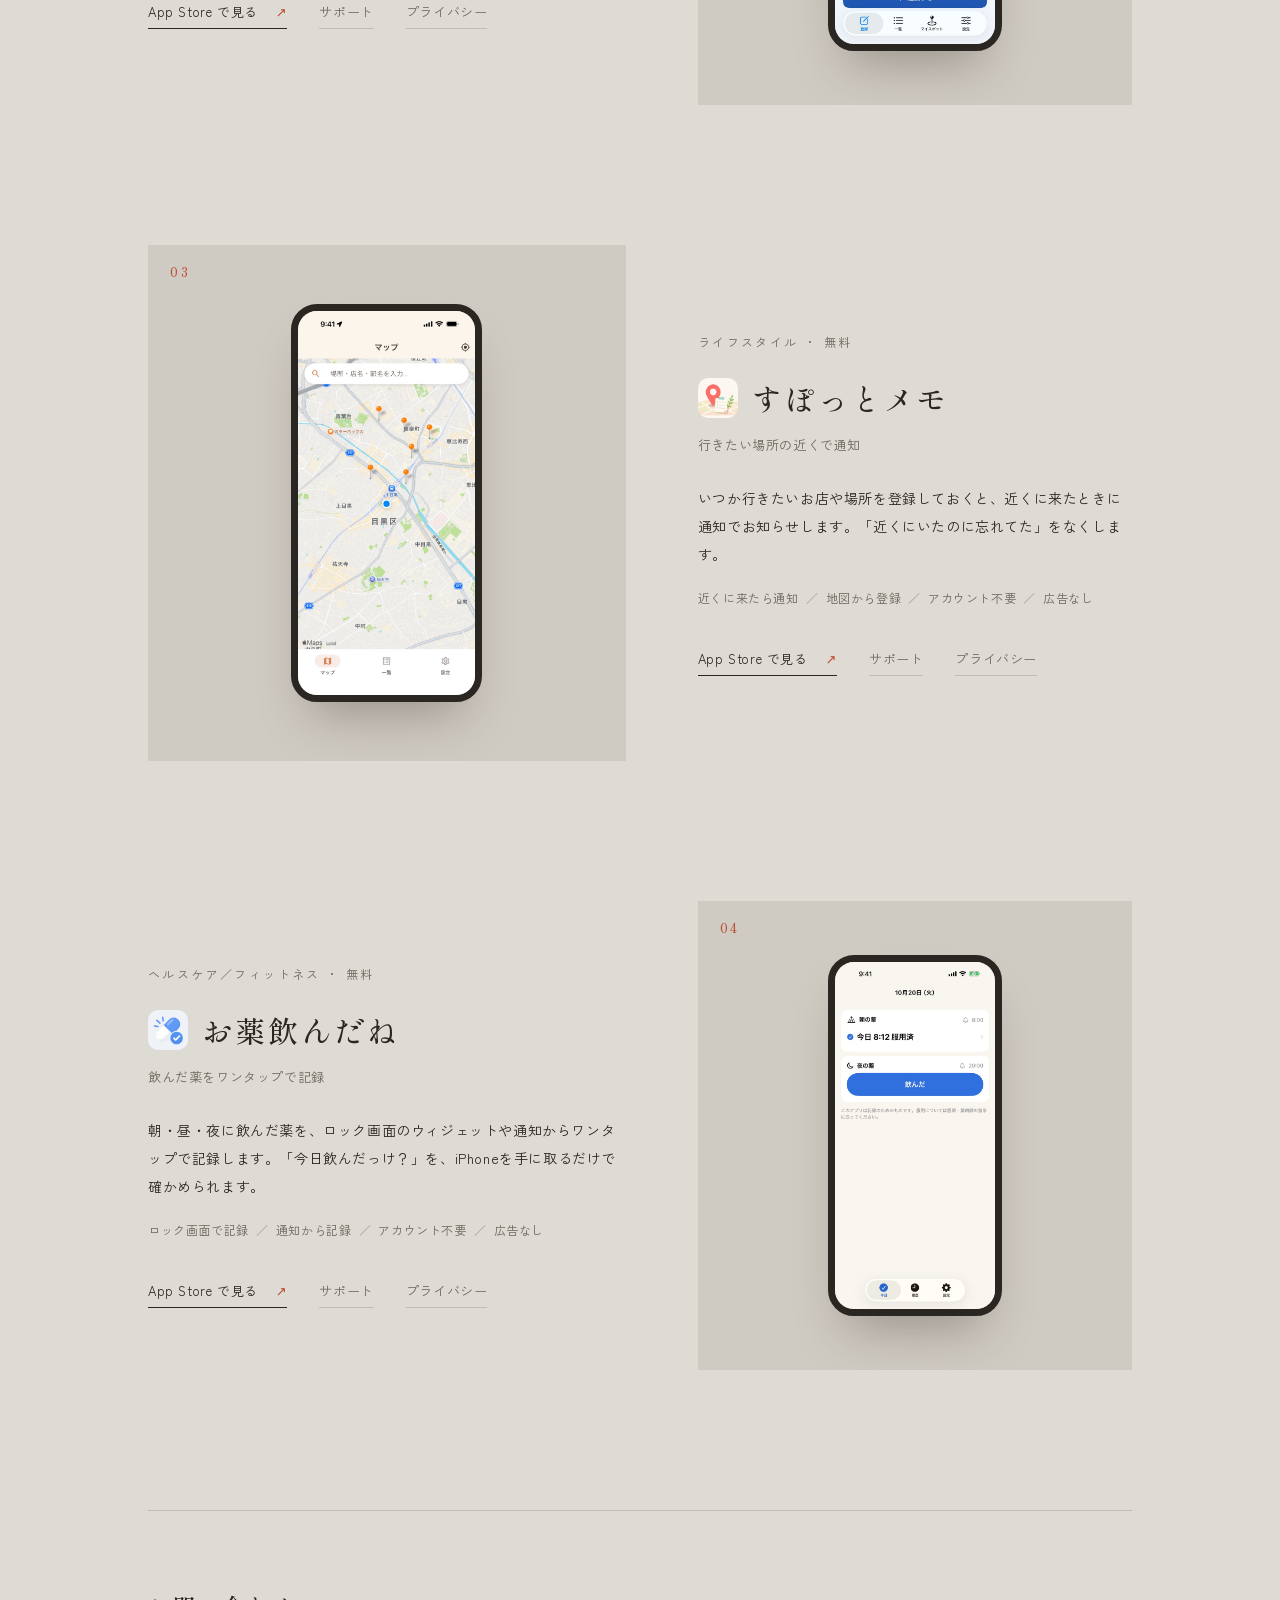
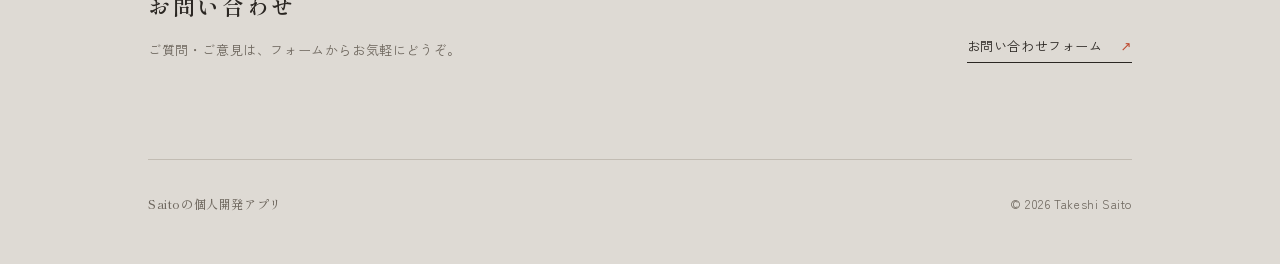
==== commit 34b2b7b5: "お薬飲んだねの公開に合わせて、アプリ一覧に追加する Co-Authored-By: Claude Opus 5.5 <noreply@anthropic.com>" ====
--- a/index.html
+++ b/index.html
@@ -74,6 +74,20 @@
         <div class="links"><a href="https://apps.apple.com/jp/app/id6823166585">App Store で見る<span>↗</span></a><a class="sub" href="spot-memo/">サポート</a><a class="sub" href="spot-memo/privacy/">プライバシー</a></div>
       </div>
     </article>
+    <article class="app reveal">
+      <div class="shot">
+        <span class="num mincho">04</span>
+        <img class="phone" src="images/okusuri-nonda-ne_screen_ja.jpg" alt="お薬飲んだねの画面" loading="lazy">
+      </div>
+      <div class="text">
+        <p class="kind">ヘルスケア／フィットネス ・ 無料<span class="new" data-until="2026-11-20">NEW</span></p>
+        <h2 class="mincho"><img src="images/okusuri-nonda-ne.png" alt="">お薬飲んだね</h2>
+        <p class="sub">飲んだ薬をワンタップで記録</p>
+        <p class="desc">朝・昼・夜に飲んだ薬を、ロック画面のウィジェットや通知からワンタップで記録します。「今日飲んだっけ？」を、iPhoneを手に取るだけで確かめられます。</p>
+        <p class="tags"><span>ロック画面で記録</span><span>通知から記録</span><span>アカウント不要</span><span>広告なし</span></p>
+        <div class="links"><a href="https://apps.apple.com/jp/app/id6824487497">App Store で見る<span>↗</span></a><a class="sub" href="okusuri-nonda-ne/">サポート</a><a class="sub" href="okusuri-nonda-ne/privacy/">プライバシー</a></div>
+      </div>
+    </article>
   </main>
 
   <section class="contact reveal" id="contact">
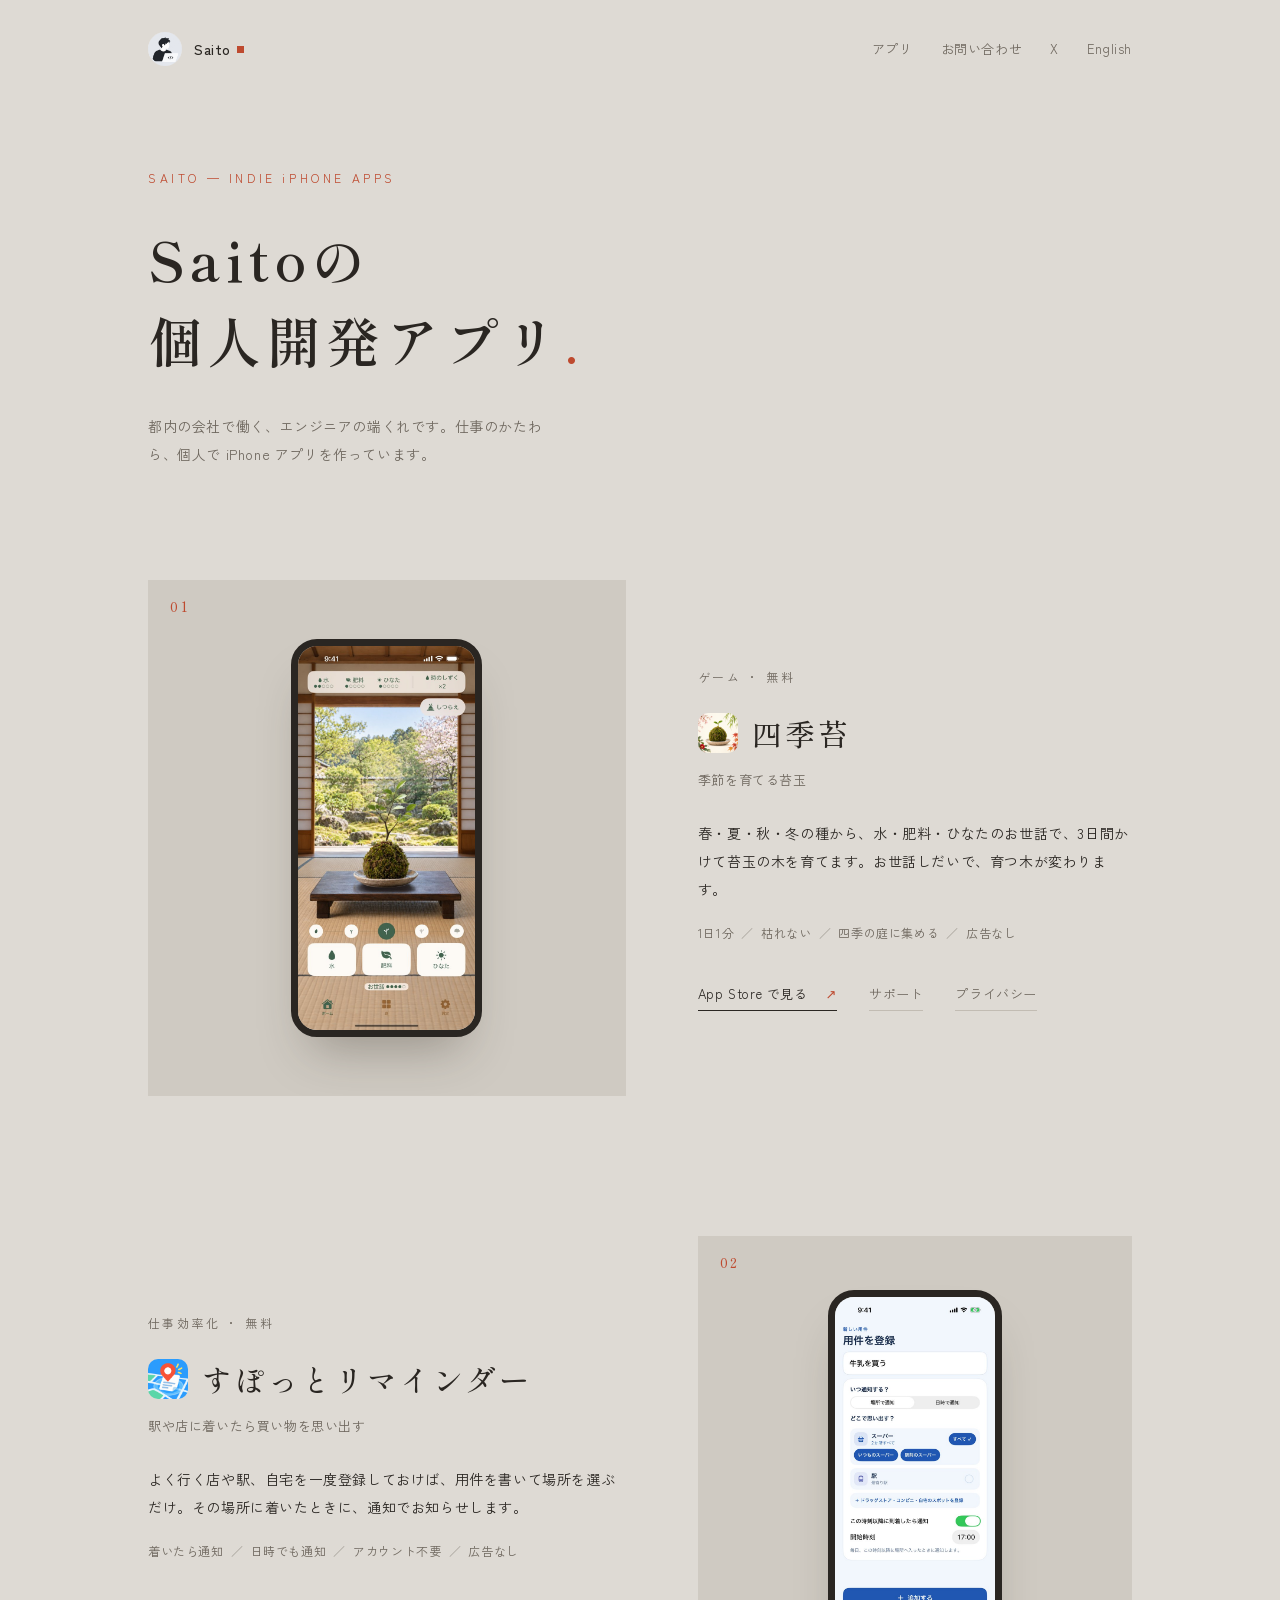
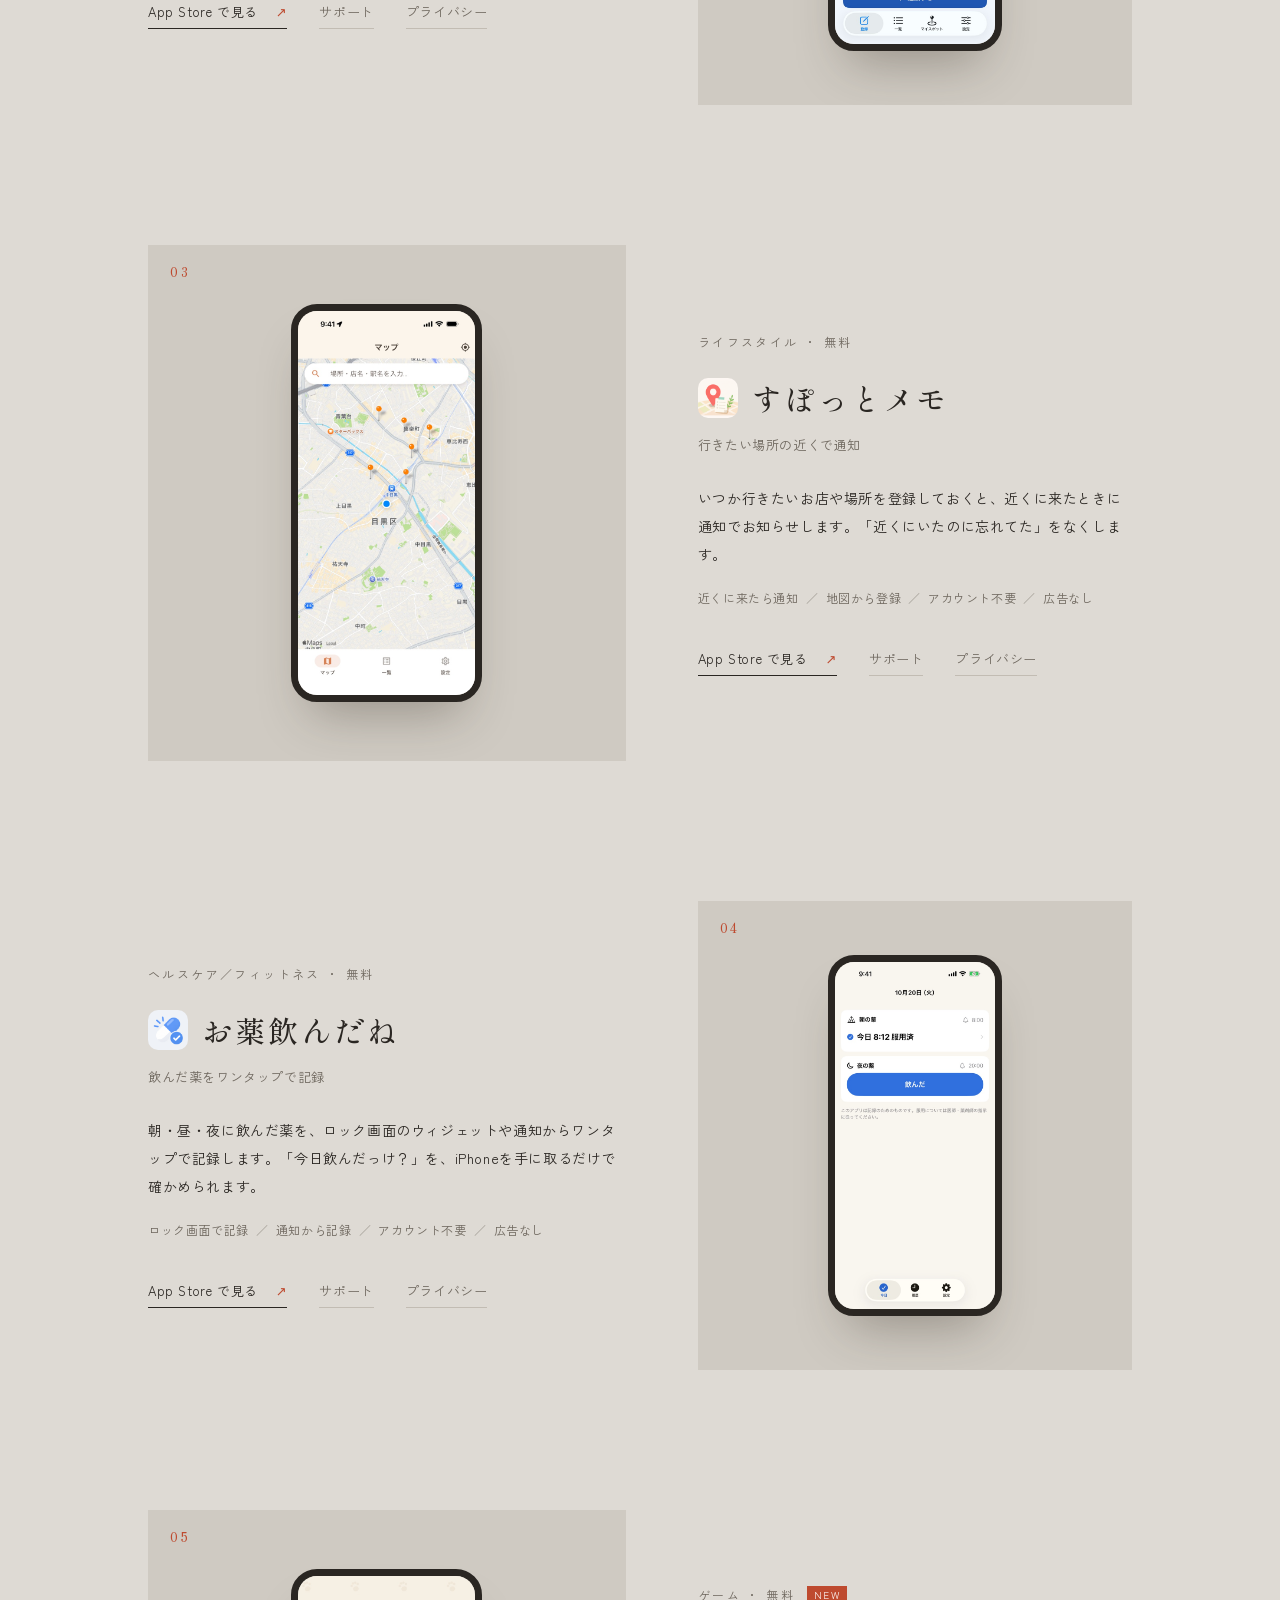
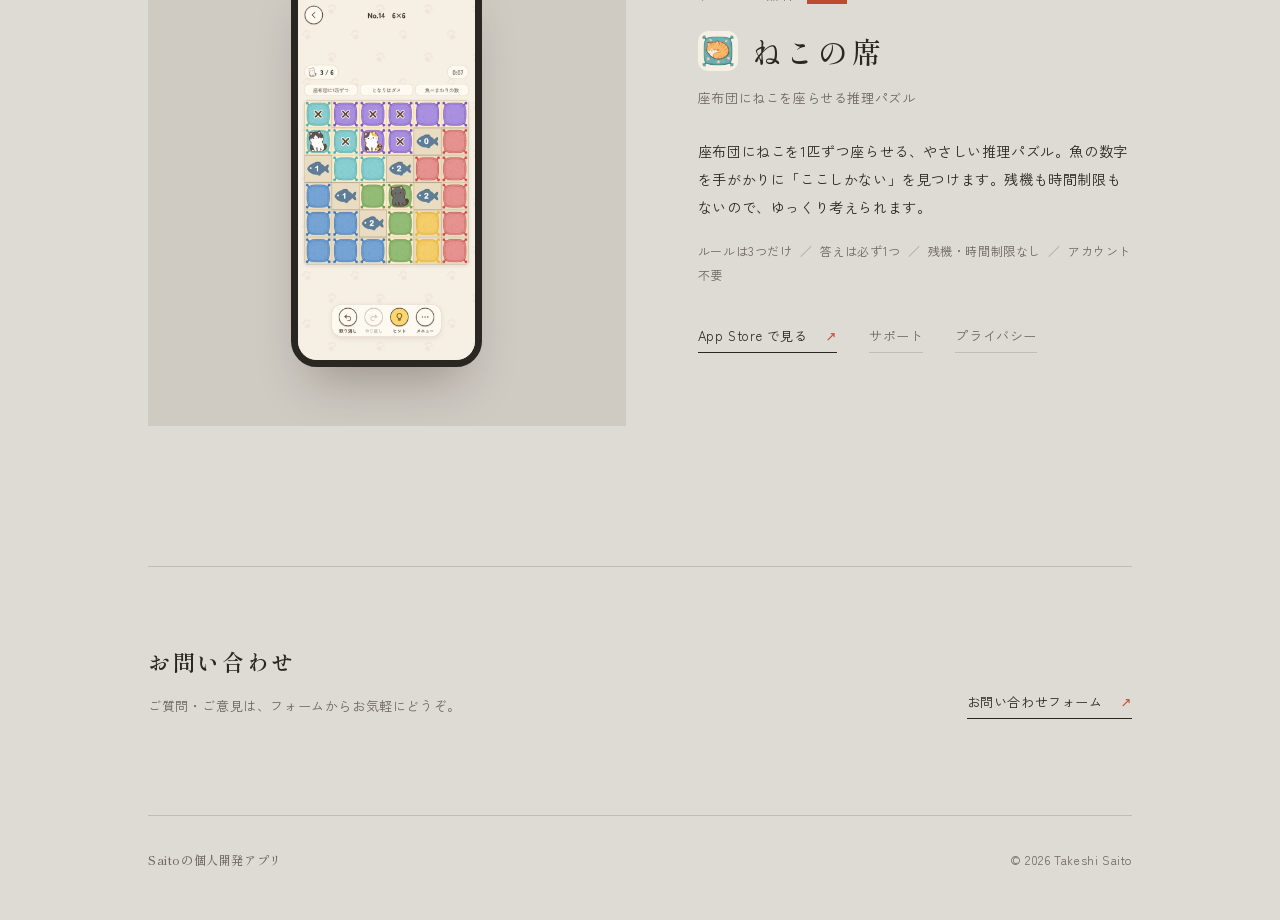
==== commit fe3dc451: "ねこの席の公開に合わせて、アプリ一覧に追加する Co-Authored-By: Claude Opus 5.5 <noreply@anthropic.com>" ====
--- a/index.html
+++ b/index.html
@@ -88,6 +88,20 @@
         <div class="links"><a href="https://apps.apple.com/jp/app/id6824487497">App Store で見る<span>↗</span></a><a class="sub" href="okusuri-nonda-ne/">サポート</a><a class="sub" href="okusuri-nonda-ne/privacy/">プライバシー</a></div>
       </div>
     </article>
+    <article class="app reveal">
+      <div class="shot">
+        <span class="num mincho">05</span>
+        <img class="phone" src="images/neko-no-seki_screen_ja.jpg" alt="ねこの席の画面" loading="lazy">
+      </div>
+      <div class="text">
+        <p class="kind">ゲーム ・ 無料<span class="new" data-until="2026-12-06">NEW</span></p>
+        <h2 class="mincho"><img src="images/neko-no-seki.png" alt="">ねこの席</h2>
+        <p class="sub">座布団にねこを座らせる推理パズル</p>
+        <p class="desc">座布団にねこを1匹ずつ座らせる、やさしい推理パズル。魚の数字を手がかりに「ここしかない」を見つけます。残機も時間制限もないので、ゆっくり考えられます。</p>
+        <p class="tags"><span>ルールは3つだけ</span><span>答えは必ず1つ</span><span>残機・時間制限なし</span><span>アカウント不要</span></p>
+        <div class="links"><a href="https://apps.apple.com/jp/app/id6827537798">App Store で見る<span>↗</span></a><a class="sub" href="neko-no-seki/">サポート</a><a class="sub" href="neko-no-seki/privacy/">プライバシー</a></div>
+      </div>
+    </article>
   </main>
 
   <section class="contact reveal" id="contact">
